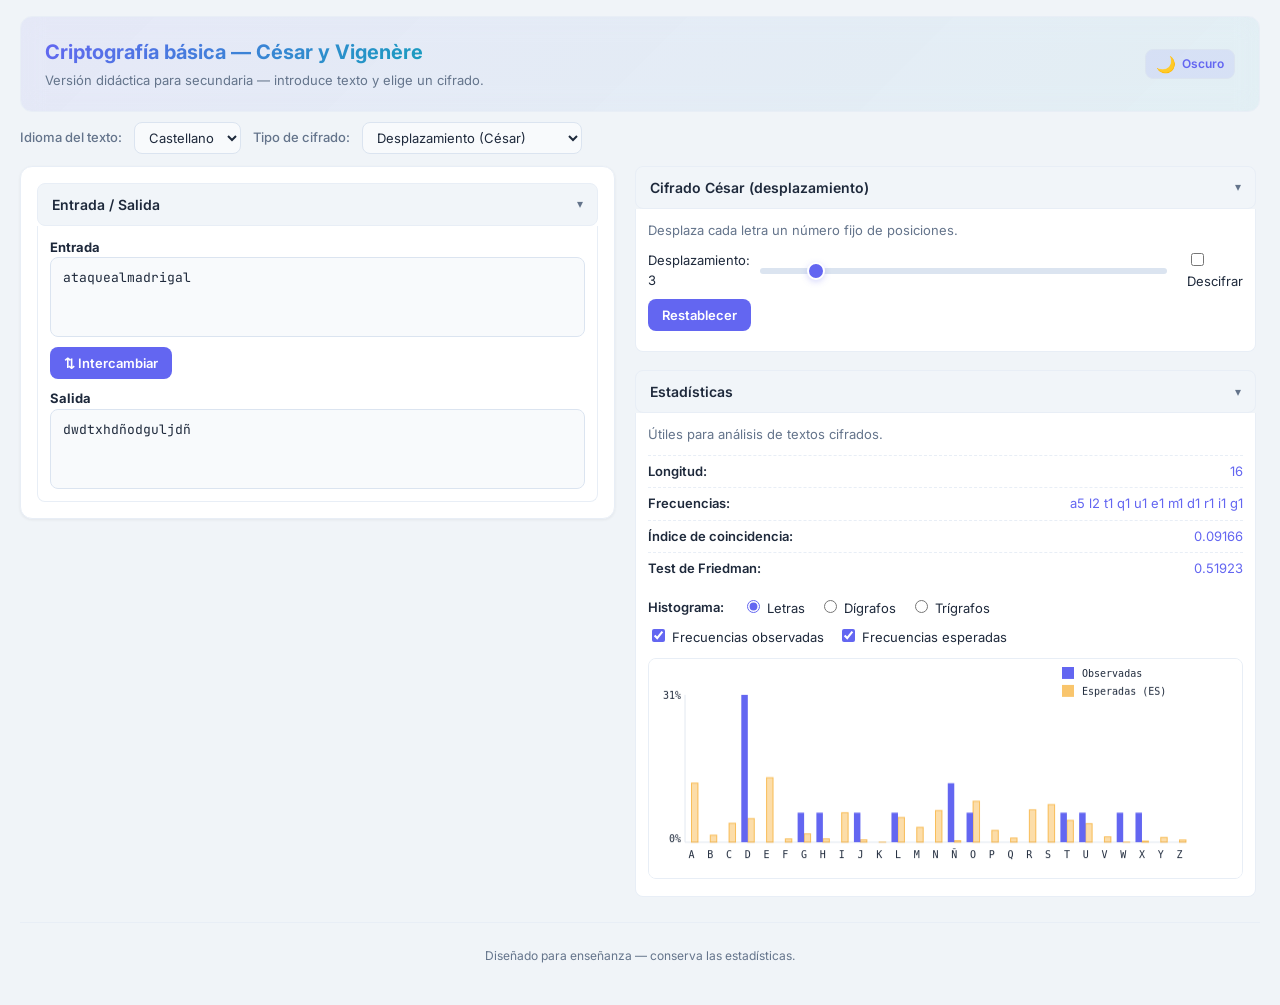
==== index.html @ 1eb8bb2b "Rename Cryptographer's Toolkit.html to index.html" ====
<!DOCTYPE html>
<html lang="es" data-theme="light">

<head>
  <meta charset="utf-8">
  <meta name="viewport" content="width=device-width, initial-scale=1.0">
  <title>Cryptographer's Toolkit</title>
  <meta name="description"
    content="Herramienta didáctica de criptografía: cifrado César, Vigenère y monoalfabético con análisis de frecuencias.">
  <link rel="preconnect" href="https://fonts.googleapis.com">
  <link rel="preconnect" href="https://fonts.gstatic.com" crossorigin>
  <link
    href="https://fonts.googleapis.com/css2?family=Inter:wght@400;500;600;700&family=JetBrains+Mono:wght@400;500&display=swap"
    rel="stylesheet">
  <link rel="stylesheet" type="text/css" href="./cryptographers_toolkit.css">
</head>

<body>

  <div class="container">
    <header class="header">
      <div>
        <h1>Criptografía básica — César y Vigenère</h1>
        <p class="subtitle">Versión didáctica para secundaria — introduce texto y elige un cifrado.</p>
      </div>
      <button id="theme_toggle" class="theme-toggle" title="Cambiar tema">
        <span id="theme_icon">🌙</span>
        <span class="theme-label" id="theme_label">Oscuro</span>
      </button>
    </header>

    <div id="context_help" class="context-help hidden" aria-live="polite"></div>

    <div class="header-controls">
      <label for="lang_select">Idioma del texto:</label>
      <select id="lang_select">
        <option value="es">Castellano</option>
        <option value="en">Inglés</option>
      </select>
      <label for="cipher_select">Tipo de cifrado:</label>
      <select id="cipher_select">
        <option value="caesar">Desplazamiento (César)</option>
        <option value="mono">Sustitución (Monoalfabético)</option>
        <option value="vigenere">Vigenère</option>
      </select>
    </div>

    <main class="main" id="main_area">
      <section class="io panel-wrap"
        data-help="Zona de texto. Arriba escribes el mensaje original (texto claro o cifrado) y abajo aparece el resultado tras aplicar la operación seleccionada. Usa '⇅ Intercambiar' para mover la salida a la entrada y encadenar operaciones."
        data-cipher="all">
        <div class="panel-header">
          <h2>Entrada / Salida</h2> <span class="chev">▾</span>
        </div>
        <div class="panel-content">
          <div class="io-section">
            <label for="input"><strong>Entrada</strong></label>
            <textarea id="input" placeholder="Escribe aquí el mensaje (solo letras)."></textarea>
          </div>
          <div class="io-buttons">
            <button id="swap_btn" title="Intercambiar entrada ↔ salida">⇅ Intercambiar</button>
          </div>
          <div class="io-section">
            <label for="output"><strong>Salida</strong></label>
            <textarea id="output" placeholder="Resultado" readonly></textarea>
            <div id="v_colored_output" class="colored-box hidden" aria-live="polite"></div>
          </div>
        </div>
      </section>

      <aside class="controls" id="right_panel">
        <div class="panel-wrap"
          data-help="Cifrado César: cada letra se sustituye por otra desplazada un número fijo de posiciones en el alfabeto. Por ejemplo, con desplazamiento 3, la A se convierte en D. Es uno de los cifrados más antiguos, usado por Julio César."
          data-cipher="caesar">
          <div class="panel-header">
            <h2>Cifrado César (desplazamiento)</h2> <span class="chev">▾</span>
          </div>
          <div class="panel-content panel">
            <p class="hint">Desplaza cada letra un número fijo de posiciones.</p>
            <div class="row">
              <label
                data-help="Número de posiciones que se desplaza cada letra en el alfabeto. Con 1, A→B; con 3, A→D. El rango va de 0 (sin cambio) a 25.">Desplazamiento:
                <span id="caesar_val">3</span></label>
              <input id="caesar_shift" type="range" min="0" max="25" value="3"
                oninput="document.getElementById('caesar_val').innerText=this.value">
              <label style="margin-left:10px;"
                data-help="Marca para invertir la operación: en vez de sumar el desplazamiento se resta, deshaciendo el cifrado."><input
                  type="checkbox" id="caesar_decrypt"> Descifrar</label>
            </div>
            <div class="row">
              <button
                onclick="document.getElementById('caesar_shift').value=3;document.getElementById('caesar_val').innerText=3">Restablecer</button>
            </div>
          </div>
        </div>

        <div class="panel-wrap"
          data-help="Cifrado monoalfabético: cada letra del alfabeto se sustituye por otra letra fija. A diferencia de César, la correspondencia es arbitraria (no un simple desplazamiento). Es más seguro que César pero vulnerable al análisis de frecuencias."
          data-cipher="mono">
          <div class="panel-header">
            <h2>Cifrado Monoalfabético (Sustitución)</h2> <span class="chev">▾</span>
          </div>
          <div class="panel-content panel">
            <p class="hint">Construye un mapeo letra→letra. Las posiciones no asignadas aparecerán como '*'.</p>
            <div id="mono_map" class="mono-grid"></div>
            <div class="mono-controls">
              <button id="mono_clear">Limpiar mapeo</button>
            </div>
          </div>
        </div>

        <div class="panel-wrap"
          data-help="Cifrado de Vigenère: usa una palabra clave para variar el desplazamiento letra a letra, creando un cifrado polialfabético. Más resistente que César porque cada letra se cifra con un desplazamiento diferente según la posición en la clave."
          data-cipher="vigenere">
          <div class="panel-header">
            <h2>Cifrado Vigenère</h2> <span class="chev">▾</span>
          </div>
          <div class="panel-content panel">
            <p class="hint">Usa una palabra clave para desplazar según cada letra.</p>
            <div class="row">
              <label for="v_keyword"
                data-help="La palabra clave determina el desplazamiento de cada letra. Por ejemplo, con clave 'ABC', la 1ª letra se desplaza 0, la 2ª 1, la 3ª 2, y se repite cíclicamente.">Palabra
                clave</label>
              <input id="v_keyword" type="text" placeholder="p.ej. clave">
            </div>
            <div class="row">
              <label><input type="radio" name="v_op" id="v_add" checked> Cifrar (sumar)</label>
              <label><input type="radio" name="v_op" id="v_subtract"> Descifrar (restar)</label>
            </div>
            <div class="row" style="margin-top: 8px; gap: 12px; flex-wrap: wrap;">
              <label
                data-help="Colorea cada letra del texto de salida según la letra de la palabra clave que la modificó. Muy útil para entender cómo funciona el cifrado de Vigenère.">
                <input type="checkbox" id="v_color_output"> Colorear texto según la clave
              </label>
              <label
                data-help="Agrupa las letras del texto de salida en bloques del tamaño de la palabra clave, haciendo evidentes los ciclos.">
                <input type="checkbox" id="v_group_output"> Agrupar texto en bloques
              </label>
            </div>
            <div id="v_key_legend" class="key-badge-container hidden"></div>
            <div class="row" style="margin-top: 8px;">
              <button
                onclick="document.getElementById('v_keyword').value=''; document.getElementById('v_keyword').dispatchEvent(new Event('input'))">Borrar
                clave</button>
            </div>
            <div class="row" style="margin-top: 12px;">
              <div style="font-weight:600; font-size: 13px;">Tabla de Vigenère</div>
            </div>
            <div id="vigenere_table_container" class="vigenere-table-container"></div>
          </div>
        </div>

        <div class="panel-wrap"
          data-help="El Análisis de Kasiski busca secuencias repetidas en el texto cifrado para estimar la longitud de la palabra clave de Vigenère. Se basa en que si una secuencia de letras se repite, es probable que se haya cifrado con el mismo fragmento de la clave."
          data-cipher="vigenere">
          <div class="panel-header">
            <h2>Análisis de Kasiski</h2> <span class="chev">▾</span>
          </div>
          <div class="panel-content panel">
            <p class="hint">Busca patrones repetidos para deducir la longitud de la clave.</p>
            <div class="row">
              <button id="kasiski_run_btn">Analizar texto</button>
            </div>
            <div id="kasiski_results" style="margin-top:10px; font-size:13px;">
              <div class="hint">Pulsa analizar para buscar repeticiones.</div>
            </div>
          </div>
        </div>

        <div class="panel-wrap"
          data-help="Análisis estadístico del texto: la longitud, las frecuencias de letras, el índice de coincidencia (IC) y el test de Friedman. El IC mide si las letras se distribuyen uniformemente (≈0.038) o siguen un patrón natural (≈0.065 en español). Friedman estima la longitud de la clave en cifrados polialfabéticos."
          data-cipher="all">
          <div class="panel-header">
            <h2>Estadísticas</h2> <span class="chev">▾</span>
          </div>
          <div class="panel-content panel stats">
            <p class="hint">Útiles para análisis de textos cifrados.</p>
            <div class="stat-row"
              data-help="Número total de caracteres válidos del alfabeto seleccionado en el texto de entrada. Los espacios y símbolos se ignoran.">
              <strong>Longitud:</strong>
              <div id="s_length" class="stat-val"></div>
            </div>
            <div class="stat-row"
              data-help="Cuenta cuántas veces aparece cada letra, ordenadas de más a menos frecuente. En castellano, la E y la A suelen ser las más comunes.">
              <strong>Frecuencias:</strong>
              <div id="s_freq" class="stat-val"></div>
            </div>
            <div class="stat-row"
              data-help="Índice de coincidencia (IC): probabilidad de que dos letras elegidas al azar del texto sean iguales. En texto natural español ≈0.065; en texto aleatorio ≈0.038. Valores altos sugieren cifrado monoalfabético; valores bajos sugieren polialfabético.">
              <strong>Índice de coincidencia:</strong>
              <div id="s_ic" class="stat-val"></div>
            </div>
            <div class="stat-row"
              data-help="Test de Friedman: estima la longitud probable de la clave en un cifrado polialfabético (como Vigenère) a partir del índice de coincidencia. Un valor cercano a 1 indica cifrado monoalfabético o César.">
              <strong>Test de Friedman:</strong>
              <div id="s_ft" class="stat-val"></div>
            </div>
            <div style="margin-top:12px;display:flex;gap:14px;align-items:center;">
              <span style="font-size:13px;font-weight:600;color:var(--text);margin-right:4px;">Histograma:</span>
              <label data-help="Muestra la frecuencia de letras sueltas (1-gramas)."><input type="radio"
                  name="hist_ngram" value="1" checked> Letras</label>
              <label
                data-help="Muestra la frecuencia de parejas de letras (dígrafos). Solo se muestran los más frecuentes para mantener la legibilidad."><input
                  type="radio" name="hist_ngram" value="2"> Dígrafos</label>
              <label
                data-help="Muestra la frecuencia de tríos de letras (trígrafos). Solo se muestran los más frecuentes."><input
                  type="radio" name="hist_ngram" value="3"> Trígrafos</label>
            </div>
            <div style="margin-top:8px;display:flex;gap:14px;align-items:center;">
              <label
                data-help="Muestra u oculta las barras del histograma que representan la frecuencia real en el texto de salida."><input
                  type="checkbox" id="show_observed" checked> Frecuencias observadas</label>
              <label
                data-help="Muestra u oculta las barras con la frecuencia teórica en el idioma seleccionado. Compararlas ayuda a identificar patrones."><input
                  type="checkbox" id="show_expected" checked> Frecuencias esperadas</label>
            </div>
            <div style="margin-top:10px;"><canvas id="freq_canvas" width="680" height="220"></canvas></div>
          </div>
        </div>

        <div class="panel lang-hint" id="lang_hint" data-cipher="all">
          <h2 id="lang_hint_title">Frecuencias</h2>
          <pre class="smallpre" id="lang_hint_pre">(pistas de frecuencias según el idioma seleccionado)</pre>
        </div>

        <div class="panel-wrap"
          data-help="Criptoanálisis automático: prueba todas las claves posibles y las ordena según la puntuación chi-cuadrado (χ²). Cuanto menor es la puntuación, más se parece la distribución de letras del texto descifrado a la del idioma seleccionado."
          data-cipher="all">
          <div class="panel-header">
            <h2>Romper cifrados</h2> <span class="chev">▾</span>
          </div>
          <div class="panel-content panel">
            <p class="hint">Selecciona el tipo de cifrado y pulsa <strong>Romper</strong>. Los candidatos aparecen
              abajo; usa <em>Aplicar</em> para ver el resultado.</p>
            <div class="row">
              <div style="font-weight:600">Romper tipo: <span id="break_note">(usa el selector 'Tipo de cifrado' en
                  la cabecera)</span></div>
            </div>
            <div class="row" style="margin-top:8px">
              <label
                data-help="En Vigenère se prueban claves de longitud 1 hasta este valor. Más largo = más candidatos pero más lento.">Longitud
                máxima (Vig.)</label>
              <input id="v_maxlen" type="number" min="1" max="24" value="6" style="width:64px;margin-left:6px">
              <button id="break_run_btn" style="margin-left:8px">Romper</button>
            </div>
            <div class="row" style="margin-top:8px;flex-direction:column;">
              <div style="font-weight:600;margin-bottom:6px;">Candidatos</div>
              <div id="break_candidates" class="candidates"></div>
            </div>
          </div>
        </div>
      </aside>
    </main>

    <footer class="footer">
      <p>Diseñado para enseñanza — conserva las estadísticas.</p>
    </footer>
    <script src="./crypto_engine.js"></script>
    <script src="./ui_core.js"></script>
    <script src="./ui_stats.js"></script>
    <script src="./ui_vigenere.js"></script>
    <script src="./ui_mono.js"></script>
    <script src="./ui_breaker.js"></script>
    <script src="./ui_main.js"></script>

</body>

</html>
---- cryptographers_toolkit.css ----
/* ═══════════════════════════════════════════════════════════════
   Cryptographer's Toolkit
   Dual theme (light / dark) via [data-theme] on <html>
   ═══════════════════════════════════════════════════════════════ */

/* ── Google Fonts (loaded in HTML, fallback here) ────────────── */
@import url('https://fonts.googleapis.com/css2?family=Inter:wght@400;500;600;700&family=JetBrains+Mono:wght@400;500&display=swap');

/* ── Light theme (default) ───────────────────────────────────── */
:root,
[data-theme="light"] {
  --bg: #f0f4f8;
  --bg-subtle: #e8edf4;
  --card: #ffffff;
  --card-hover: #f8fafc;
  --border: #dbe4f0;
  --border-light: #e8eef6;
  --text: #1e293b;
  --text-secondary: #475569;
  --muted: #64748b;
  --accent: #6366f1;
  --accent-hover: #818cf8;
  --accent-soft: rgba(99, 102, 241, 0.10);
  --accent-glow: rgba(99, 102, 241, 0.25);
  --teal: #0ea5b7;
  --teal-hover: #14b8c8;
  --header-bg: linear-gradient(135deg, rgba(99, 102, 241, 0.08), rgba(14, 165, 183, 0.06));
  --panel-header-bg: #f1f5f9;
  --input-bg: #f8fafc;
  --shadow-sm: 0 1px 3px rgba(15, 23, 42, 0.06);
  --shadow-md: 0 4px 16px rgba(15, 23, 42, 0.08);
  --shadow-lg: 0 8px 32px rgba(15, 23, 42, 0.12);
  --tooltip-bg: rgba(15, 23, 42, 0.92);
  --tooltip-text: #ffffff;
  --glass-bg: rgba(255, 255, 255, 0.7);
  --glass-blur: 12px;
  --scrollbar-track: #f1f5f9;
  --scrollbar-thumb: #cbd5e1;
  --canvas-bg: #ffffff;
  --canvas-grid: #e2e8f0;
  --bar-observed: #6366f1;
  --bar-expected: rgba(245, 158, 11, 0.35);
  --bar-expected-stroke: rgba(245, 158, 11, 0.6);
  --mono-item-bg: #f8fafc;
  --candidate-bg: #f8fafc;
  --radius: 12px;
  --radius-sm: 8px;
  --transition: 0.2s cubic-bezier(0.4, 0, 0.2, 1);
}

/* ── Dark theme ──────────────────────────────────────────────── */
[data-theme="dark"] {
  --bg: #0f1117;
  --bg-subtle: #161922;
  --card: #1a1d27;
  --card-hover: #21242f;
  --border: #2a2e3a;
  --border-light: #232733;
  --text: #e2e8f0;
  --text-secondary: #94a3b8;
  --muted: #64748b;
  --accent: #818cf8;
  --accent-hover: #a5b4fc;
  --accent-soft: rgba(129, 140, 248, 0.12);
  --accent-glow: rgba(129, 140, 248, 0.30);
  --teal: #2dd4bf;
  --teal-hover: #5eead4;
  --header-bg: linear-gradient(135deg, rgba(129, 140, 248, 0.08), rgba(45, 212, 191, 0.06));
  --panel-header-bg: #1e2130;
  --input-bg: #161922;
  --shadow-sm: 0 1px 3px rgba(0, 0, 0, 0.3);
  --shadow-md: 0 4px 16px rgba(0, 0, 0, 0.4);
  --shadow-lg: 0 8px 32px rgba(0, 0, 0, 0.5);
  --tooltip-bg: rgba(30, 33, 48, 0.95);
  --tooltip-text: #e2e8f0;
  --glass-bg: rgba(26, 29, 39, 0.8);
  --glass-blur: 16px;
  --scrollbar-track: #161922;
  --scrollbar-thumb: #2a2e3a;
  --canvas-bg: #1a1d27;
  --canvas-grid: #2a2e3a;
  --bar-observed: #818cf8;
  --bar-expected: rgba(251, 191, 36, 0.30);
  --bar-expected-stroke: rgba(251, 191, 36, 0.55);
  --mono-item-bg: #1e2130;
  --candidate-bg: #1e2130;
  --radius: 12px;
  --radius-sm: 8px;
  --transition: 0.2s cubic-bezier(0.4, 0, 0.2, 1);
}

/* ── Reset & base ────────────────────────────────────────────── */
*,
*::before,
*::after {
  box-sizing: border-box;
}

html,
body {
  height: 100%;
  margin: 0;
  font-family: 'Inter', -apple-system, BlinkMacSystemFont, 'Segoe UI', sans-serif;
  font-size: 14px;
  line-height: 1.5;
  background: var(--bg);
  color: var(--text);
  transition: background var(--transition), color var(--transition);
  -webkit-font-smoothing: antialiased;
}

/* ── Custom scrollbar ────────────────────────────────────────── */
::-webkit-scrollbar {
  width: 6px;
  height: 6px;
}

::-webkit-scrollbar-track {
  background: var(--scrollbar-track);
}

::-webkit-scrollbar-thumb {
  background: var(--scrollbar-thumb);
  border-radius: 3px;
}

::-webkit-scrollbar-thumb:hover {
  background: var(--muted);
}

/* ── Container ───────────────────────────────────────────────── */
.container {
  width: 100%;
  max-width: 100%;
  margin: 0;
  padding: 16px 20px;
  min-height: 100vh;
}

/* ── Header ──────────────────────────────────────────────────── */
.header {
  background: var(--header-bg);
  backdrop-filter: blur(var(--glass-blur));
  -webkit-backdrop-filter: blur(var(--glass-blur));
  padding: 20px 24px;
  border-radius: var(--radius);
  border: 1px solid var(--border-light);
  display: flex;
  align-items: center;
  justify-content: space-between;
  gap: 16px;
}

.header h1 {
  margin: 0;
  font-size: 20px;
  font-weight: 700;
  background: linear-gradient(135deg, var(--accent), var(--teal));
  -webkit-background-clip: text;
  -webkit-text-fill-color: transparent;
  background-clip: text;
}

.subtitle {
  margin: 4px 0 0;
  color: var(--muted);
  font-size: 13px;
}

/* ── Header controls bar ─────────────────────────────────────── */
.header-controls {
  display: flex;
  gap: 12px;
  align-items: center;
  margin-top: 10px;
  flex-wrap: wrap;
}

.header-controls label {
  font-size: 13px;
  color: var(--muted);
  font-weight: 500;
}

/* ── Theme toggle ────────────────────────────────────────────── */
.theme-toggle {
  background: var(--accent-soft);
  border: 1px solid var(--border);
  color: var(--accent);
  padding: 6px 10px;
  border-radius: var(--radius-sm);
  cursor: pointer;
  font-size: 16px;
  line-height: 1;
  transition: all var(--transition);
  display: flex;
  align-items: center;
  gap: 6px;
  margin-left: auto;
}

.theme-toggle:hover {
  background: var(--accent-glow);
  border-color: var(--accent);
  transform: scale(1.05);
}

.theme-toggle .theme-label {
  font-size: 12px;
  font-weight: 600;
}

/* ── Main layout ─────────────────────────────────────────────── */
.main {
  display: flex;
  gap: 16px;
  margin-top: 12px;
  flex-wrap: nowrap;
  align-items: stretch;
  height: calc(100vh - 160px);
}

/* ── I/O column (left, sticky) ───────────────────────────────── */
.io {
  flex: 0 0 48%;
  max-width: 48%;
  background: var(--card);
  padding: 16px;
  border-radius: var(--radius);
  border: 1px solid var(--border-light);
  box-shadow: var(--shadow-sm);
  position: sticky;
  top: 16px;
  display: flex;
  flex-direction: column;
  align-self: flex-start;
  z-index: 5;
  max-height: calc(100vh - 36px);
  overflow-y: auto;
  transition: background var(--transition), border-color var(--transition), box-shadow var(--transition);
}

/* ── Controls column (right, scroll) ─────────────────────────── */
.controls,
#right_panel {
  flex: 1 1 52%;
  max-width: 52%;
  min-width: 320px;
  display: flex;
  flex-direction: column;
  gap: 10px;
  overflow-y: auto;
  overflow-x: hidden;
  padding-left: 4px;
  padding-right: 4px;
}

/* ── Panels ──────────────────────────────────────────────────── */
.panel {
  background: var(--card);
  padding: 14px;
  border-radius: var(--radius);
  border: 1px solid var(--border-light);
  transition: background var(--transition), border-color var(--transition);
}

.panel h2 {
  margin: 0 0 8px;
  font-size: 15px;
  font-weight: 600;
}

.panel-wrap {
  border-radius: var(--radius);
  overflow: visible;
  display: flex;
  flex-direction: column;
  margin-bottom: 8px;
  transition: all var(--transition);
}

.panel-header {
  display: flex;
  justify-content: space-between;
  align-items: center;
  padding: 10px 14px;
  background: var(--panel-header-bg);
  border-radius: var(--radius-sm);
  cursor: pointer;
  border: 1px solid var(--border-light);
  position: relative;
  z-index: 3;
  transition: all var(--transition);
  user-select: none;
}

.panel-header:hover {
  background: var(--accent-soft);
  border-color: var(--accent);
}

.panel-header h2 {
  margin: 0;
  font-size: 14px;
  font-weight: 600;
  color: var(--text);
}

.panel-header .chev {
  font-size: 12px;
  color: var(--muted);
  transition: transform 0.3s ease;
}

.panel-wrap.collapsed .chev {
  transform: rotate(-90deg);
}

.panel-content {
  padding: 12px;
  border: 1px solid var(--border-light);
  border-top: none;
  border-radius: 0 0 var(--radius-sm) var(--radius-sm);
  overflow: auto;
  animation: slideDown 0.2s ease-out;
  transition: background var(--transition);
}

@keyframes slideDown {
  from {
    opacity: 0;
    transform: translateY(-4px);
  }

  to {
    opacity: 1;
    transform: translateY(0);
  }
}

.panel-wrap.collapsed .panel-content {
  display: none;
}

/* ── I/O textareas ───────────────────────────────────────────── */
.panel-content .io-section {
  display: flex;
  flex-direction: column;
}

.panel-content .io-section textarea {
  width: 100%;
}

/* ── Form elements ───────────────────────────────────────────── */
textarea {
  width: 100%;
  border-radius: var(--radius-sm);
  border: 1px solid var(--border);
  padding: 10px 12px;
  font-size: 13px;
  font-family: 'JetBrains Mono', 'Consolas', monospace;
  resize: none;
  overflow: hidden;
  min-height: 80px;
  background: var(--input-bg);
  color: var(--text);
  transition: all var(--transition);
  line-height: 1.6;
}

textarea:focus {
  outline: none;
  border-color: var(--accent);
  box-shadow: 0 0 0 3px var(--accent-soft);
}

input[type="text"],
input[type="number"] {
  padding: 7px 10px;
  border-radius: var(--radius-sm);
  border: 1px solid var(--border);
  background: var(--input-bg);
  color: var(--text);
  font-size: 13px;
  font-family: 'Inter', sans-serif;
  transition: all var(--transition);
}

input[type="text"]:focus,
input[type="number"]:focus {
  outline: none;
  border-color: var(--accent);
  box-shadow: 0 0 0 3px var(--accent-soft);
}

input[readonly] {
  background: var(--bg-subtle);
  color: var(--text-secondary);
  cursor: default;
  border-color: var(--border-light);
}

/* ── Colored Output (Vigenère) ───────────────────────────────── */
.colored-box {
  width: 100%;
  border-radius: var(--radius-sm);
  border: 1px solid var(--border);
  padding: 10px 12px;
  font-size: 13px;
  font-family: 'JetBrains Mono', 'Consolas', monospace;
  min-height: 80px;
  background: var(--input-bg);
  color: var(--text);
  line-height: 1.6;
  white-space: pre-wrap;
  word-wrap: break-word;
  overflow-y: hidden;
  margin-top: 10px;
}

.colored-box.hidden {
  display: none;
}

.colored-box span.vig-colored {
  border-radius: 3px;
  padding: 1px 0;
  color: #fff;
  text-shadow: 0 1px 2px rgba(0, 0, 0, 0.5);
}

.colored-box span.vig-group-end {
  margin-right: 6px;
}

/* ── Colored Legend Badges ───────────────────────────────────── */
.key-badge-container {
  display: flex;
  flex-wrap: wrap;
  gap: 6px;
  margin-top: 8px;
  margin-bottom: 8px;
}

.key-badge {
  display: inline-flex;
  align-items: center;
  justify-content: center;
  padding: 4px 8px;
  border-radius: var(--radius-sm);
  font-size: 12px;
  font-weight: 600;
  color: #fff;
  min-width: 24px;
  text-shadow: 0 1px 2px rgba(0, 0, 0, 0.4);
  font-family: 'JetBrains Mono', monospace;
}

/* ── Custom range slider ─────────────────────────────────────── */
input[type="range"] {
  -webkit-appearance: none;
  appearance: none;
  width: 100%;
  height: 6px;
  border-radius: 3px;
  background: var(--border);
  outline: none;
  cursor: pointer;
  transition: background var(--transition);
  border: none;
  padding: 0;
}

input[type="range"]::-webkit-slider-thumb {
  -webkit-appearance: none;
  appearance: none;
  width: 18px;
  height: 18px;
  border-radius: 50%;
  background: var(--accent);
  border: 2px solid var(--card);
  box-shadow: 0 2px 6px var(--accent-glow);
  cursor: pointer;
  transition: all var(--transition);
}

input[type="range"]::-webkit-slider-thumb:hover {
  transform: scale(1.15);
  box-shadow: 0 2px 12px var(--accent-glow);
}

input[type="range"]::-moz-range-thumb {
  width: 18px;
  height: 18px;
  border-radius: 50%;
  background: var(--accent);
  border: 2px solid var(--card);
  box-shadow: 0 2px 6px var(--accent-glow);
  cursor: pointer;
}

/* ── Select ──────────────────────────────────────────────────── */
select {
  padding: 6px 10px;
  border-radius: var(--radius-sm);
  border: 1px solid var(--border);
  background: var(--input-bg);
  color: var(--text);
  font-size: 13px;
  font-family: 'Inter', sans-serif;
  cursor: pointer;
  transition: all var(--transition);
}

select:focus {
  outline: none;
  border-color: var(--accent);
  box-shadow: 0 0 0 3px var(--accent-soft);
}

/* ── Buttons ─────────────────────────────────────────────────── */
button {
  background: var(--accent);
  color: #fff;
  padding: 8px 14px;
  border-radius: var(--radius-sm);
  border: none;
  cursor: pointer;
  font-size: 13px;
  font-weight: 600;
  font-family: 'Inter', sans-serif;
  transition: all var(--transition);
  position: relative;
  overflow: hidden;
}

button:hover {
  background: var(--accent-hover);
  transform: translateY(-1px);
  box-shadow: 0 4px 12px var(--accent-glow);
}

button:active {
  transform: translateY(0);
}

button[disabled] {
  opacity: 0.5;
  cursor: not-allowed;
  transform: none;
  box-shadow: none;
}

/* ── Checkbox & radio ────────────────────────────────────────── */
input[type="checkbox"],
input[type="radio"] {
  accent-color: var(--accent);
  cursor: pointer;
}

/* ── Labels ──────────────────────────────────────────────────── */
label {
  color: var(--text);
  font-size: 13px;
  cursor: pointer;
}

/* ── Layout helpers ──────────────────────────────────────────── */
.hint {
  margin: 0 0 10px;
  color: var(--muted);
  font-size: 13px;
  line-height: 1.5;
}

.row {
  display: flex;
  gap: 8px;
  align-items: center;
  margin-bottom: 8px;
}

/* ── Statistics ──────────────────────────────────────────────── */
.stat-row {
  display: flex;
  justify-content: space-between;
  align-items: flex-start;
  padding: 6px 0;
  border-top: 1px dashed var(--border-light);
  gap: 12px;
}

.stat-row strong {
  color: var(--text);
  font-weight: 600;
  font-size: 13px;
  white-space: nowrap;
}

.stat-row input[readonly],
.stat-row .stat-val {
  text-align: right;
  border: none;
  background: transparent;
  width: 100%;
  color: var(--accent);
  font-family: inherit;
  font-size: 13px;
  word-wrap: break-word;
  word-break: break-all;
}

/* ── Frequency canvas ────────────────────────────────────────── */
#freq_canvas {
  width: 100%;
  height: auto;
  border-radius: var(--radius-sm);
  border: 1px solid var(--border-light);
  background: var(--canvas-bg);
  transition: background var(--transition), border-color var(--transition);
}

/* ── Tooltip ─────────────────────────────────────────────────── */
.freq-tooltip {
  position: fixed;
  display: none;
  pointer-events: none;
  padding: 8px 12px;
  background: var(--tooltip-bg);
  backdrop-filter: blur(8px);
  -webkit-backdrop-filter: blur(8px);
  color: var(--tooltip-text);
  border-radius: var(--radius-sm);
  font-size: 13px;
  font-family: 'JetBrains Mono', monospace;
  box-shadow: var(--shadow-lg);
  z-index: 9999;
  border: 1px solid var(--border);
}

/* ── Context help ────────────────────────────────────────────── */
.context-help {
  position: fixed;
  display: flex;
  align-items: center;
  pointer-events: none;
  padding: 10px 14px;
  background: var(--tooltip-bg);
  backdrop-filter: blur(12px);
  -webkit-backdrop-filter: blur(12px);
  color: var(--tooltip-text);
  border-radius: var(--radius);
  font-size: 13px;
  z-index: 99999;
  max-width: 360px;
  box-shadow: var(--shadow-lg);
  border: 1px solid var(--border);
  line-height: 1.5;
}

.context-help.hidden {
  display: none;
}

/* ── Candidates (breaking) ───────────────────────────────────── */
.candidates {
  display: flex;
  flex-direction: column;
  gap: 8px;
}

.candidate-item {
  background: var(--candidate-bg);
  border: 1px solid var(--border-light);
  padding: 10px;
  border-radius: var(--radius-sm);
  display: flex;
  flex-direction: column;
  transition: all var(--transition);
}

.candidate-item:hover {
  border-color: var(--accent);
  box-shadow: 0 0 0 1px var(--accent-soft);
}

.candidate-meta {
  font-weight: 600;
  color: var(--muted);
  font-size: 12px;
  margin-bottom: 6px;
  font-family: 'JetBrains Mono', monospace;
}

.candidate-plain {
  font-family: 'JetBrains Mono', monospace;
  background: var(--bg-subtle);
  padding: 10px;
  border-radius: var(--radius-sm);
  border: 1px solid var(--border-light);
  white-space: pre-wrap;
  word-break: break-word;
  max-height: 120px;
  overflow: auto;
  font-size: 13px;
  color: var(--text);
}

.candidate-actions {
  display: flex;
  gap: 8px;
  margin-top: 8px;
}

.candidate-btn {
  background: var(--teal);
  padding: 6px 12px;
  border-radius: var(--radius-sm);
  border: none;
  color: #fff;
  cursor: pointer;
  font-size: 12px;
  font-weight: 600;
  transition: all var(--transition);
}

.candidate-btn:hover {
  background: var(--teal-hover);
  transform: translateY(-1px);
  box-shadow: 0 3px 8px rgba(14, 165, 183, 0.3);
}

/* ── Monoalphabetic grid ─────────────────────────────────────── */
.mono-grid {
  display: grid;
  grid-template-columns: repeat(auto-fill, minmax(70px, 1fr));
  gap: 6px;
}

.mono-item {
  background: var(--mono-item-bg);
  border: 1px solid var(--border-light);
  padding: 8px;
  border-radius: var(--radius-sm);
  display: flex;
  flex-direction: column;
  align-items: center;
  transition: all var(--transition);
}

.mono-item:hover {
  border-color: var(--accent);
  background: var(--accent-soft);
}

.mono-source {
  font-weight: 700;
  font-size: 15px;
  margin-bottom: 4px;
  color: var(--accent);
}

.mono-current {
  font-weight: 700;
  padding: 4px 8px;
  border-radius: 6px;
  background: var(--accent-soft);
  border: 1px solid var(--border);
  min-width: 32px;
  text-align: center;
  margin-bottom: 4px;
  font-family: 'JetBrains Mono', monospace;
  font-size: 14px;
  color: var(--text);
  transition: all var(--transition);
}

.mono-select {
  width: 100%;
  padding: 4px;
  border-radius: 6px;
  border: 1px solid var(--border);
  background: var(--input-bg);
  color: var(--text);
  font-size: 12px;
  transition: all var(--transition);
}

.mono-stat {
  font-size: 11px;
  color: var(--muted);
  margin-top: 4px;
  font-family: 'JetBrains Mono', monospace;
}

.mono-controls {
  display: flex;
  gap: 8px;
  margin-top: 10px;
}

/* ── Language hint panel ─────────────────────────────────────── */
.lang-hint {
  background: var(--card);
  padding: 14px;
  border-radius: var(--radius);
  border: 1px solid var(--border-light);
  transition: all var(--transition);
}

.lang-hint h2 {
  margin: 0 0 6px;
  font-size: 14px;
  font-weight: 600;
  color: var(--accent);
}

.smallpre {
  font-size: 12px;
  font-family: 'JetBrains Mono', monospace;
  color: var(--muted);
  margin: 6px 0 0;
  line-height: 1.6;
  white-space: pre-wrap;
}

/* ── Footer ──────────────────────────────────────────────────── */
.footer {
  margin-top: 16px;
  padding: 12px 0;
  color: var(--muted);
  font-size: 12px;
  text-align: center;
  border-top: 1px solid var(--border-light);
}

/* ── I/O buttons row ─────────────────────────────────────────── */
.io-buttons {
  display: flex;
  gap: 8px;
  margin: 10px 0;
}

/* ── Responsive ──────────────────────────────────────────────── */
@media (max-width: 768px) {
  .container {
    padding: 10px;
  }

  .header {
    flex-direction: column;
    align-items: flex-start;
    padding: 14px 16px;
  }

  .header h1 {
    font-size: 18px;
  }

  .header-controls {
    flex-wrap: wrap;
    gap: 8px;
  }

  .main {
    flex-direction: column;
    height: auto;
  }

  .io {
    flex: 1 1 100%;
    max-width: 100%;
    position: static;
    max-height: none;
  }

  .controls,
  #right_panel {
    flex: 1 1 100%;
    max-width: 100%;
    min-width: 0;
    overflow: visible;
    padding-left: 0;
  }

  .mono-grid {
    grid-template-columns: repeat(auto-fill, minmax(60px, 1fr));
  }
}

/* ── Animations ──────────────────────────────────────────────── */
@keyframes fadeIn {
  from {
    opacity: 0;
  }

  to {
    opacity: 1;
  }
}

.panel-wrap {
  animation: fadeIn 0.3s ease-out;
}

/* ── Focus-visible for accessibility ─────────────────────────── */
:focus-visible {
  outline: 2px solid var(--accent);
  outline-offset: 2px;
}

/* ── Vigenère Table ──────────────────────────────────────────── */
.vigenere-table-container {
  overflow-x: auto;
  border: 1px solid var(--border-light);
  border-radius: var(--radius-sm);
  background: var(--input-bg);
  margin-top: 8px;
}

.vig-table {
  border-collapse: collapse;
  width: auto;
  min-width: 100%;
  font-family: 'JetBrains Mono', monospace;
  font-size: 11px;
}

.vig-table th,
.vig-table td {
  border: 1px solid var(--border-light);
  padding: 4px;
  text-align: center;
  transition: background var(--transition), color var(--transition);
  color: var(--text);
  min-width: 20px;
}

.vig-table th {
  background: var(--panel-header-bg);
  font-weight: 700;
  color: var(--text-secondary);
}

.vig-table .corner-cell {
  background: var(--bg-subtle);
  border-bottom: 2px solid var(--accent);
  border-right: 2px solid var(--accent);
}

.vig-table th.header-col {
  border-right: 2px solid var(--accent);
  color: var(--teal);
}

.vig-table th.header-row {
  border-bottom: 2px solid var(--accent);
  color: var(--accent);
}

.vig-table td {
  cursor: crosshair;
}

.vig-table th.active-hdr {
  background: var(--accent);
  color: white;
}

.vig-table td.active-cell {
  background: var(--accent);
  color: white;
  font-weight: 700;
  transform: scale(1.1);
  box-shadow: 0 0 8px var(--accent-glow);
  position: relative;
  z-index: 10;
  border-radius: 2px;
}

.vig-table td.active-cross {
  background: var(--accent-soft);
}
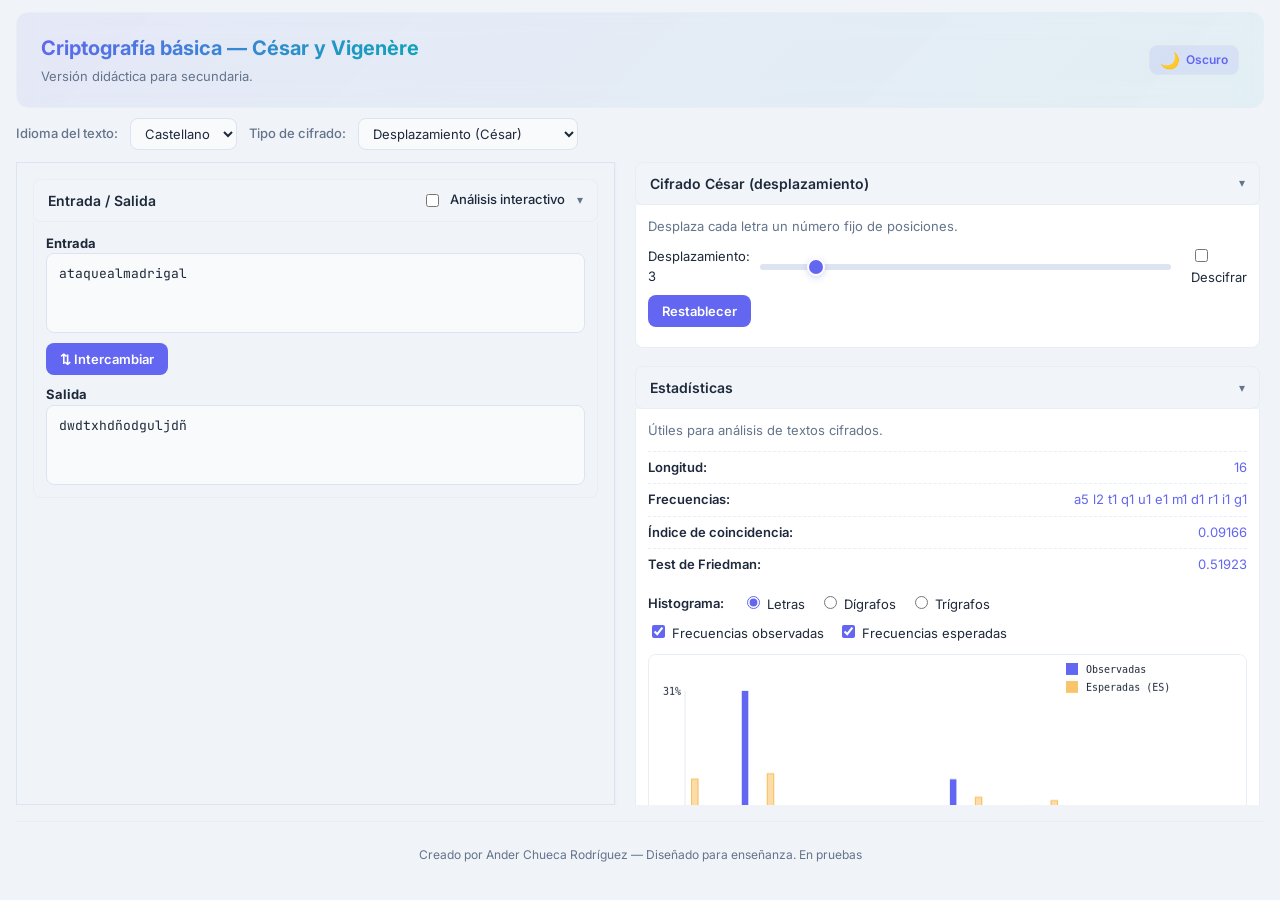
==== commit 3e541acd: "feat: Preserve character case and non-alphabet characters in cryptographic operations, and improve V" ====
--- a/index.html
+++ b/index.html
@@ -21,7 +21,7 @@
     <header class="header">
       <div>
         <h1>Criptografía básica — César y Vigenère</h1>
-        <p class="subtitle">Versión didáctica para secundaria — introduce texto y elige un cifrado.</p>
+        <p class="subtitle">Versión didáctica para secundaria.</p>
       </div>
       <button id="theme_toggle" class="theme-toggle" title="Cambiar tema">
         <span id="theme_icon">🌙</span>
@@ -46,24 +46,35 @@
     </div>
 
     <main class="main" id="main_area">
-      <section class="io panel-wrap"
+      <section class="io static-panel"
         data-help="Zona de texto. Arriba escribes el mensaje original (texto claro o cifrado) y abajo aparece el resultado tras aplicar la operación seleccionada. Usa '⇅ Intercambiar' para mover la salida a la entrada y encadenar operaciones."
         data-cipher="all">
-        <div class="panel-header">
-          <h2>Entrada / Salida</h2> <span class="chev">▾</span>
+        <div class="panel-header no-collapse">
+          <h2>Entrada / Salida</h2>
+          <div class="interactive-control" data-help="Activa el modo de análisis interactivo para comparar letra a letra y realizar sustituciones directas.">
+            <input type="checkbox" id="interactive_toggle">
+            <label for="interactive_toggle">Análisis interactivo</label>
+          </div>
+          <span class="chev">▾</span>
         </div>
         <div class="panel-content">
-          <div class="io-section">
-            <label for="input"><strong>Entrada</strong></label>
-            <textarea id="input" placeholder="Escribe aquí el mensaje (solo letras)."></textarea>
-          </div>
-          <div class="io-buttons">
-            <button id="swap_btn" title="Intercambiar entrada ↔ salida">⇅ Intercambiar</button>
-          </div>
-          <div class="io-section">
-            <label for="output"><strong>Salida</strong></label>
-            <textarea id="output" placeholder="Resultado" readonly></textarea>
-            <div id="v_colored_output" class="colored-box hidden" aria-live="polite"></div>
+          <div id="standard_io">
+            <div class="io-section">
+              <label for="input"><strong>Entrada</strong></label>
+              <textarea id="input" placeholder="Escribe aquí el mensaje (solo letras)."></textarea>
+            </div>
+            <div class="io-buttons">
+              <button id="swap_btn" title="Intercambiar entrada ↔ salida">⇅ Intercambiar</button>
+            </div>
+            <div class="io-section">
+              <label for="output"><strong>Salida</strong></label>
+              <textarea id="output" placeholder="Resultado" readonly></textarea>
+              <div id="v_colored_output" class="colored-box hidden" aria-live="polite"></div>
+            </div>
+          </div>
+          <div id="interactive_view" class="interactive-view hidden">
+            <p class="hint">Haz clic en una letra de la línea inferior (procesada) para establecer su sustitución.</p>
+            <div id="interactive_container" class="interactive-container"></div>
           </div>
         </div>
       </section>
@@ -88,8 +99,7 @@
                   type="checkbox" id="caesar_decrypt"> Descifrar</label>
             </div>
             <div class="row">
-              <button
-                onclick="document.getElementById('caesar_shift').value=3;document.getElementById('caesar_val').innerText=3">Restablecer</button>
+              <button onclick="resetCaesar()">Restablecer</button>
             </div>
           </div>
         </div>
@@ -121,7 +131,9 @@
               <label for="v_keyword"
                 data-help="La palabra clave determina el desplazamiento de cada letra. Por ejemplo, con clave 'ABC', la 1ª letra se desplaza 0, la 2ª 1, la 3ª 2, y se repite cíclicamente.">Palabra
                 clave</label>
-              <input id="v_keyword" type="text" placeholder="p.ej. clave">
+              <input id="v_keyword" type="text" placeholder="p.ej. clave" style="flex: 1;">
+              <label for="v_key_size" style="margin-left: 10px;" data-help="Fija la longitud de la palabra clave. Útil para análisis interactivo.">Longitud:</label>
+              <input id="v_key_size" type="number" min="1" max="50" value="5" style="width: 60px;">
             </div>
             <div class="row">
               <label><input type="radio" name="v_op" id="v_add" checked> Cifrar (sumar)</label>
@@ -139,9 +151,7 @@
             </div>
             <div id="v_key_legend" class="key-badge-container hidden"></div>
             <div class="row" style="margin-top: 8px;">
-              <button
-                onclick="document.getElementById('v_keyword').value=''; document.getElementById('v_keyword').dispatchEvent(new Event('input'))">Borrar
-                clave</button>
+              <button onclick="resetVigenere()">Borrar clave</button>
             </div>
             <div class="row" style="margin-top: 12px;">
               <div style="font-weight:600; font-size: 13px;">Tabla de Vigenère</div>
@@ -253,7 +263,7 @@
     </main>
 
     <footer class="footer">
-      <p>Diseñado para enseñanza — conserva las estadísticas.</p>
+      <p>Creado por Ander Chueca Rodríguez — Diseñado para enseñanza. En pruebas</p>
     </footer>
     <script src="./crypto_engine.js"></script>
     <script src="./ui_core.js"></script>
@@ -261,6 +271,7 @@
     <script src="./ui_vigenere.js"></script>
     <script src="./ui_mono.js"></script>
     <script src="./ui_breaker.js"></script>
+    <script src="./ui_interactive.js"></script>
     <script src="./ui_main.js"></script>
 
 </body>
--- a/cryptographers_toolkit.css
+++ b/cryptographers_toolkit.css
@@ -1,984 +1,1108 @@
-/* ═══════════════════════════════════════════════════════════════
-   Cryptographer's Toolkit
-   Dual theme (light / dark) via [data-theme] on <html>
-   ═══════════════════════════════════════════════════════════════ */
-
-/* ── Google Fonts (loaded in HTML, fallback here) ────────────── */
-@import url('https://fonts.googleapis.com/css2?family=Inter:wght@400;500;600;700&family=JetBrains+Mono:wght@400;500&display=swap');
-
-/* ── Light theme (default) ───────────────────────────────────── */
-:root,
-[data-theme="light"] {
-  --bg: #f0f4f8;
-  --bg-subtle: #e8edf4;
-  --card: #ffffff;
-  --card-hover: #f8fafc;
-  --border: #dbe4f0;
-  --border-light: #e8eef6;
-  --text: #1e293b;
-  --text-secondary: #475569;
-  --muted: #64748b;
-  --accent: #6366f1;
-  --accent-hover: #818cf8;
-  --accent-soft: rgba(99, 102, 241, 0.10);
-  --accent-glow: rgba(99, 102, 241, 0.25);
-  --teal: #0ea5b7;
-  --teal-hover: #14b8c8;
-  --header-bg: linear-gradient(135deg, rgba(99, 102, 241, 0.08), rgba(14, 165, 183, 0.06));
-  --panel-header-bg: #f1f5f9;
-  --input-bg: #f8fafc;
-  --shadow-sm: 0 1px 3px rgba(15, 23, 42, 0.06);
-  --shadow-md: 0 4px 16px rgba(15, 23, 42, 0.08);
-  --shadow-lg: 0 8px 32px rgba(15, 23, 42, 0.12);
-  --tooltip-bg: rgba(15, 23, 42, 0.92);
-  --tooltip-text: #ffffff;
-  --glass-bg: rgba(255, 255, 255, 0.7);
-  --glass-blur: 12px;
-  --scrollbar-track: #f1f5f9;
-  --scrollbar-thumb: #cbd5e1;
-  --canvas-bg: #ffffff;
-  --canvas-grid: #e2e8f0;
-  --bar-observed: #6366f1;
-  --bar-expected: rgba(245, 158, 11, 0.35);
-  --bar-expected-stroke: rgba(245, 158, 11, 0.6);
-  --mono-item-bg: #f8fafc;
-  --candidate-bg: #f8fafc;
-  --radius: 12px;
-  --radius-sm: 8px;
-  --transition: 0.2s cubic-bezier(0.4, 0, 0.2, 1);
-}
-
-/* ── Dark theme ──────────────────────────────────────────────── */
-[data-theme="dark"] {
-  --bg: #0f1117;
-  --bg-subtle: #161922;
-  --card: #1a1d27;
-  --card-hover: #21242f;
-  --border: #2a2e3a;
-  --border-light: #232733;
-  --text: #e2e8f0;
-  --text-secondary: #94a3b8;
-  --muted: #64748b;
-  --accent: #818cf8;
-  --accent-hover: #a5b4fc;
-  --accent-soft: rgba(129, 140, 248, 0.12);
-  --accent-glow: rgba(129, 140, 248, 0.30);
-  --teal: #2dd4bf;
-  --teal-hover: #5eead4;
-  --header-bg: linear-gradient(135deg, rgba(129, 140, 248, 0.08), rgba(45, 212, 191, 0.06));
-  --panel-header-bg: #1e2130;
-  --input-bg: #161922;
-  --shadow-sm: 0 1px 3px rgba(0, 0, 0, 0.3);
-  --shadow-md: 0 4px 16px rgba(0, 0, 0, 0.4);
-  --shadow-lg: 0 8px 32px rgba(0, 0, 0, 0.5);
-  --tooltip-bg: rgba(30, 33, 48, 0.95);
-  --tooltip-text: #e2e8f0;
-  --glass-bg: rgba(26, 29, 39, 0.8);
-  --glass-blur: 16px;
-  --scrollbar-track: #161922;
-  --scrollbar-thumb: #2a2e3a;
-  --canvas-bg: #1a1d27;
-  --canvas-grid: #2a2e3a;
-  --bar-observed: #818cf8;
-  --bar-expected: rgba(251, 191, 36, 0.30);
-  --bar-expected-stroke: rgba(251, 191, 36, 0.55);
-  --mono-item-bg: #1e2130;
-  --candidate-bg: #1e2130;
-  --radius: 12px;
-  --radius-sm: 8px;
-  --transition: 0.2s cubic-bezier(0.4, 0, 0.2, 1);
-}
-
-/* ── Reset & base ────────────────────────────────────────────── */
-*,
-*::before,
-*::after {
-  box-sizing: border-box;
-}
-
-html,
-body {
-  height: 100%;
-  margin: 0;
-  font-family: 'Inter', -apple-system, BlinkMacSystemFont, 'Segoe UI', sans-serif;
-  font-size: 14px;
-  line-height: 1.5;
-  background: var(--bg);
-  color: var(--text);
-  transition: background var(--transition), color var(--transition);
-  -webkit-font-smoothing: antialiased;
-}
-
-/* ── Custom scrollbar ────────────────────────────────────────── */
-::-webkit-scrollbar {
-  width: 6px;
-  height: 6px;
-}
-
-::-webkit-scrollbar-track {
-  background: var(--scrollbar-track);
-}
-
-::-webkit-scrollbar-thumb {
-  background: var(--scrollbar-thumb);
-  border-radius: 3px;
-}
-
-::-webkit-scrollbar-thumb:hover {
-  background: var(--muted);
-}
-
-/* ── Container ───────────────────────────────────────────────── */
-.container {
-  width: 100%;
-  max-width: 100%;
-  margin: 0;
-  padding: 16px 20px;
-  min-height: 100vh;
-}
-
-/* ── Header ──────────────────────────────────────────────────── */
-.header {
-  background: var(--header-bg);
-  backdrop-filter: blur(var(--glass-blur));
-  -webkit-backdrop-filter: blur(var(--glass-blur));
-  padding: 20px 24px;
-  border-radius: var(--radius);
-  border: 1px solid var(--border-light);
-  display: flex;
-  align-items: center;
-  justify-content: space-between;
-  gap: 16px;
-}
-
-.header h1 {
-  margin: 0;
-  font-size: 20px;
-  font-weight: 700;
-  background: linear-gradient(135deg, var(--accent), var(--teal));
-  -webkit-background-clip: text;
-  -webkit-text-fill-color: transparent;
-  background-clip: text;
-}
-
-.subtitle {
-  margin: 4px 0 0;
-  color: var(--muted);
-  font-size: 13px;
-}
-
-/* ── Header controls bar ─────────────────────────────────────── */
-.header-controls {
-  display: flex;
-  gap: 12px;
-  align-items: center;
-  margin-top: 10px;
-  flex-wrap: wrap;
-}
-
-.header-controls label {
-  font-size: 13px;
-  color: var(--muted);
-  font-weight: 500;
-}
-
-/* ── Theme toggle ────────────────────────────────────────────── */
-.theme-toggle {
-  background: var(--accent-soft);
-  border: 1px solid var(--border);
-  color: var(--accent);
-  padding: 6px 10px;
-  border-radius: var(--radius-sm);
-  cursor: pointer;
-  font-size: 16px;
-  line-height: 1;
-  transition: all var(--transition);
-  display: flex;
-  align-items: center;
-  gap: 6px;
-  margin-left: auto;
-}
-
-.theme-toggle:hover {
-  background: var(--accent-glow);
-  border-color: var(--accent);
-  transform: scale(1.05);
-}
-
-.theme-toggle .theme-label {
-  font-size: 12px;
-  font-weight: 600;
-}
-
-/* ── Main layout ─────────────────────────────────────────────── */
-.main {
-  display: flex;
-  gap: 16px;
-  margin-top: 12px;
-  flex-wrap: nowrap;
-  align-items: stretch;
-  height: calc(100vh - 160px);
-}
-
-/* ── I/O column (left, sticky) ───────────────────────────────── */
-.io {
-  flex: 0 0 48%;
-  max-width: 48%;
-  background: var(--card);
-  padding: 16px;
-  border-radius: var(--radius);
-  border: 1px solid var(--border-light);
-  box-shadow: var(--shadow-sm);
-  position: sticky;
-  top: 16px;
-  display: flex;
-  flex-direction: column;
-  align-self: flex-start;
-  z-index: 5;
-  max-height: calc(100vh - 36px);
-  overflow-y: auto;
-  transition: background var(--transition), border-color var(--transition), box-shadow var(--transition);
-}
-
-/* ── Controls column (right, scroll) ─────────────────────────── */
-.controls,
-#right_panel {
-  flex: 1 1 52%;
-  max-width: 52%;
-  min-width: 320px;
-  display: flex;
-  flex-direction: column;
-  gap: 10px;
-  overflow-y: auto;
-  overflow-x: hidden;
-  padding-left: 4px;
-  padding-right: 4px;
-}
-
-/* ── Panels ──────────────────────────────────────────────────── */
-.panel {
-  background: var(--card);
-  padding: 14px;
-  border-radius: var(--radius);
-  border: 1px solid var(--border-light);
-  transition: background var(--transition), border-color var(--transition);
-}
-
-.panel h2 {
-  margin: 0 0 8px;
-  font-size: 15px;
-  font-weight: 600;
-}
-
-.panel-wrap {
-  border-radius: var(--radius);
-  overflow: visible;
-  display: flex;
-  flex-direction: column;
-  margin-bottom: 8px;
-  transition: all var(--transition);
-}
-
-.panel-header {
-  display: flex;
-  justify-content: space-between;
-  align-items: center;
-  padding: 10px 14px;
-  background: var(--panel-header-bg);
-  border-radius: var(--radius-sm);
-  cursor: pointer;
-  border: 1px solid var(--border-light);
-  position: relative;
-  z-index: 3;
-  transition: all var(--transition);
-  user-select: none;
-}
-
-.panel-header:hover {
-  background: var(--accent-soft);
-  border-color: var(--accent);
-}
-
-.panel-header h2 {
-  margin: 0;
-  font-size: 14px;
-  font-weight: 600;
-  color: var(--text);
-}
-
-.panel-header .chev {
-  font-size: 12px;
-  color: var(--muted);
-  transition: transform 0.3s ease;
-}
-
-.panel-wrap.collapsed .chev {
-  transform: rotate(-90deg);
-}
-
-.panel-content {
-  padding: 12px;
-  border: 1px solid var(--border-light);
-  border-top: none;
-  border-radius: 0 0 var(--radius-sm) var(--radius-sm);
-  overflow: auto;
-  animation: slideDown 0.2s ease-out;
-  transition: background var(--transition);
-}
-
-@keyframes slideDown {
-  from {
-    opacity: 0;
-    transform: translateY(-4px);
-  }
-
-  to {
-    opacity: 1;
-    transform: translateY(0);
-  }
-}
-
-.panel-wrap.collapsed .panel-content {
-  display: none;
-}
-
-/* ── I/O textareas ───────────────────────────────────────────── */
-.panel-content .io-section {
-  display: flex;
-  flex-direction: column;
-}
-
-.panel-content .io-section textarea {
-  width: 100%;
-}
-
-/* ── Form elements ───────────────────────────────────────────── */
-textarea {
-  width: 100%;
-  border-radius: var(--radius-sm);
-  border: 1px solid var(--border);
-  padding: 10px 12px;
-  font-size: 13px;
-  font-family: 'JetBrains Mono', 'Consolas', monospace;
-  resize: none;
-  overflow: hidden;
-  min-height: 80px;
-  background: var(--input-bg);
-  color: var(--text);
-  transition: all var(--transition);
-  line-height: 1.6;
-}
-
-textarea:focus {
-  outline: none;
-  border-color: var(--accent);
-  box-shadow: 0 0 0 3px var(--accent-soft);
-}
-
-input[type="text"],
-input[type="number"] {
-  padding: 7px 10px;
-  border-radius: var(--radius-sm);
-  border: 1px solid var(--border);
-  background: var(--input-bg);
-  color: var(--text);
-  font-size: 13px;
-  font-family: 'Inter', sans-serif;
-  transition: all var(--transition);
-}
-
-input[type="text"]:focus,
-input[type="number"]:focus {
-  outline: none;
-  border-color: var(--accent);
-  box-shadow: 0 0 0 3px var(--accent-soft);
-}
-
-input[readonly] {
-  background: var(--bg-subtle);
-  color: var(--text-secondary);
-  cursor: default;
-  border-color: var(--border-light);
-}
-
-/* ── Colored Output (Vigenère) ───────────────────────────────── */
-.colored-box {
-  width: 100%;
-  border-radius: var(--radius-sm);
-  border: 1px solid var(--border);
-  padding: 10px 12px;
-  font-size: 13px;
-  font-family: 'JetBrains Mono', 'Consolas', monospace;
-  min-height: 80px;
-  background: var(--input-bg);
-  color: var(--text);
-  line-height: 1.6;
-  white-space: pre-wrap;
-  word-wrap: break-word;
-  overflow-y: hidden;
-  margin-top: 10px;
-}
-
-.colored-box.hidden {
-  display: none;
-}
-
-.colored-box span.vig-colored {
-  border-radius: 3px;
-  padding: 1px 0;
-  color: #fff;
-  text-shadow: 0 1px 2px rgba(0, 0, 0, 0.5);
-}
-
-.colored-box span.vig-group-end {
-  margin-right: 6px;
-}
-
-/* ── Colored Legend Badges ───────────────────────────────────── */
-.key-badge-container {
-  display: flex;
-  flex-wrap: wrap;
-  gap: 6px;
-  margin-top: 8px;
-  margin-bottom: 8px;
-}
-
-.key-badge {
-  display: inline-flex;
-  align-items: center;
-  justify-content: center;
-  padding: 4px 8px;
-  border-radius: var(--radius-sm);
-  font-size: 12px;
-  font-weight: 600;
-  color: #fff;
-  min-width: 24px;
-  text-shadow: 0 1px 2px rgba(0, 0, 0, 0.4);
-  font-family: 'JetBrains Mono', monospace;
-}
-
-/* ── Custom range slider ─────────────────────────────────────── */
-input[type="range"] {
-  -webkit-appearance: none;
-  appearance: none;
-  width: 100%;
-  height: 6px;
-  border-radius: 3px;
-  background: var(--border);
-  outline: none;
-  cursor: pointer;
-  transition: background var(--transition);
-  border: none;
-  padding: 0;
-}
-
-input[type="range"]::-webkit-slider-thumb {
-  -webkit-appearance: none;
-  appearance: none;
-  width: 18px;
-  height: 18px;
-  border-radius: 50%;
-  background: var(--accent);
-  border: 2px solid var(--card);
-  box-shadow: 0 2px 6px var(--accent-glow);
-  cursor: pointer;
-  transition: all var(--transition);
-}
-
-input[type="range"]::-webkit-slider-thumb:hover {
-  transform: scale(1.15);
-  box-shadow: 0 2px 12px var(--accent-glow);
-}
-
-input[type="range"]::-moz-range-thumb {
-  width: 18px;
-  height: 18px;
-  border-radius: 50%;
-  background: var(--accent);
-  border: 2px solid var(--card);
-  box-shadow: 0 2px 6px var(--accent-glow);
-  cursor: pointer;
-}
-
-/* ── Select ──────────────────────────────────────────────────── */
-select {
-  padding: 6px 10px;
-  border-radius: var(--radius-sm);
-  border: 1px solid var(--border);
-  background: var(--input-bg);
-  color: var(--text);
-  font-size: 13px;
-  font-family: 'Inter', sans-serif;
-  cursor: pointer;
-  transition: all var(--transition);
-}
-
-select:focus {
-  outline: none;
-  border-color: var(--accent);
-  box-shadow: 0 0 0 3px var(--accent-soft);
-}
-
-/* ── Buttons ─────────────────────────────────────────────────── */
-button {
-  background: var(--accent);
-  color: #fff;
-  padding: 8px 14px;
-  border-radius: var(--radius-sm);
-  border: none;
-  cursor: pointer;
-  font-size: 13px;
-  font-weight: 600;
-  font-family: 'Inter', sans-serif;
-  transition: all var(--transition);
-  position: relative;
-  overflow: hidden;
-}
-
-button:hover {
-  background: var(--accent-hover);
-  transform: translateY(-1px);
-  box-shadow: 0 4px 12px var(--accent-glow);
-}
-
-button:active {
-  transform: translateY(0);
-}
-
-button[disabled] {
-  opacity: 0.5;
-  cursor: not-allowed;
-  transform: none;
-  box-shadow: none;
-}
-
-/* ── Checkbox & radio ────────────────────────────────────────── */
-input[type="checkbox"],
-input[type="radio"] {
-  accent-color: var(--accent);
-  cursor: pointer;
-}
-
-/* ── Labels ──────────────────────────────────────────────────── */
-label {
-  color: var(--text);
-  font-size: 13px;
-  cursor: pointer;
-}
-
-/* ── Layout helpers ──────────────────────────────────────────── */
-.hint {
-  margin: 0 0 10px;
-  color: var(--muted);
-  font-size: 13px;
-  line-height: 1.5;
-}
-
-.row {
-  display: flex;
-  gap: 8px;
-  align-items: center;
-  margin-bottom: 8px;
-}
-
-/* ── Statistics ──────────────────────────────────────────────── */
-.stat-row {
-  display: flex;
-  justify-content: space-between;
-  align-items: flex-start;
-  padding: 6px 0;
-  border-top: 1px dashed var(--border-light);
-  gap: 12px;
-}
-
-.stat-row strong {
-  color: var(--text);
-  font-weight: 600;
-  font-size: 13px;
-  white-space: nowrap;
-}
-
-.stat-row input[readonly],
-.stat-row .stat-val {
-  text-align: right;
-  border: none;
-  background: transparent;
-  width: 100%;
-  color: var(--accent);
-  font-family: inherit;
-  font-size: 13px;
-  word-wrap: break-word;
-  word-break: break-all;
-}
-
-/* ── Frequency canvas ────────────────────────────────────────── */
-#freq_canvas {
-  width: 100%;
-  height: auto;
-  border-radius: var(--radius-sm);
-  border: 1px solid var(--border-light);
-  background: var(--canvas-bg);
-  transition: background var(--transition), border-color var(--transition);
-}
-
-/* ── Tooltip ─────────────────────────────────────────────────── */
-.freq-tooltip {
-  position: fixed;
-  display: none;
-  pointer-events: none;
-  padding: 8px 12px;
-  background: var(--tooltip-bg);
-  backdrop-filter: blur(8px);
-  -webkit-backdrop-filter: blur(8px);
-  color: var(--tooltip-text);
-  border-radius: var(--radius-sm);
-  font-size: 13px;
-  font-family: 'JetBrains Mono', monospace;
-  box-shadow: var(--shadow-lg);
-  z-index: 9999;
-  border: 1px solid var(--border);
-}
-
-/* ── Context help ────────────────────────────────────────────── */
-.context-help {
-  position: fixed;
-  display: flex;
-  align-items: center;
-  pointer-events: none;
-  padding: 10px 14px;
-  background: var(--tooltip-bg);
-  backdrop-filter: blur(12px);
-  -webkit-backdrop-filter: blur(12px);
-  color: var(--tooltip-text);
-  border-radius: var(--radius);
-  font-size: 13px;
-  z-index: 99999;
-  max-width: 360px;
-  box-shadow: var(--shadow-lg);
-  border: 1px solid var(--border);
-  line-height: 1.5;
-}
-
-.context-help.hidden {
-  display: none;
-}
-
-/* ── Candidates (breaking) ───────────────────────────────────── */
-.candidates {
-  display: flex;
-  flex-direction: column;
-  gap: 8px;
-}
-
-.candidate-item {
-  background: var(--candidate-bg);
-  border: 1px solid var(--border-light);
-  padding: 10px;
-  border-radius: var(--radius-sm);
-  display: flex;
-  flex-direction: column;
-  transition: all var(--transition);
-}
-
-.candidate-item:hover {
-  border-color: var(--accent);
-  box-shadow: 0 0 0 1px var(--accent-soft);
-}
-
-.candidate-meta {
-  font-weight: 600;
-  color: var(--muted);
-  font-size: 12px;
-  margin-bottom: 6px;
-  font-family: 'JetBrains Mono', monospace;
-}
-
-.candidate-plain {
-  font-family: 'JetBrains Mono', monospace;
-  background: var(--bg-subtle);
-  padding: 10px;
-  border-radius: var(--radius-sm);
-  border: 1px solid var(--border-light);
-  white-space: pre-wrap;
-  word-break: break-word;
-  max-height: 120px;
-  overflow: auto;
-  font-size: 13px;
-  color: var(--text);
-}
-
-.candidate-actions {
-  display: flex;
-  gap: 8px;
-  margin-top: 8px;
-}
-
-.candidate-btn {
-  background: var(--teal);
-  padding: 6px 12px;
-  border-radius: var(--radius-sm);
-  border: none;
-  color: #fff;
-  cursor: pointer;
-  font-size: 12px;
-  font-weight: 600;
-  transition: all var(--transition);
-}
-
-.candidate-btn:hover {
-  background: var(--teal-hover);
-  transform: translateY(-1px);
-  box-shadow: 0 3px 8px rgba(14, 165, 183, 0.3);
-}
-
-/* ── Monoalphabetic grid ─────────────────────────────────────── */
-.mono-grid {
-  display: grid;
-  grid-template-columns: repeat(auto-fill, minmax(70px, 1fr));
-  gap: 6px;
-}
-
-.mono-item {
-  background: var(--mono-item-bg);
-  border: 1px solid var(--border-light);
-  padding: 8px;
-  border-radius: var(--radius-sm);
-  display: flex;
-  flex-direction: column;
-  align-items: center;
-  transition: all var(--transition);
-}
-
-.mono-item:hover {
-  border-color: var(--accent);
-  background: var(--accent-soft);
-}
-
-.mono-source {
-  font-weight: 700;
-  font-size: 15px;
-  margin-bottom: 4px;
-  color: var(--accent);
-}
-
-.mono-current {
-  font-weight: 700;
-  padding: 4px 8px;
-  border-radius: 6px;
-  background: var(--accent-soft);
-  border: 1px solid var(--border);
-  min-width: 32px;
-  text-align: center;
-  margin-bottom: 4px;
-  font-family: 'JetBrains Mono', monospace;
-  font-size: 14px;
-  color: var(--text);
-  transition: all var(--transition);
-}
-
-.mono-select {
-  width: 100%;
-  padding: 4px;
-  border-radius: 6px;
-  border: 1px solid var(--border);
-  background: var(--input-bg);
-  color: var(--text);
-  font-size: 12px;
-  transition: all var(--transition);
-}
-
-.mono-stat {
-  font-size: 11px;
-  color: var(--muted);
-  margin-top: 4px;
-  font-family: 'JetBrains Mono', monospace;
-}
-
-.mono-controls {
-  display: flex;
-  gap: 8px;
-  margin-top: 10px;
-}
-
-/* ── Language hint panel ─────────────────────────────────────── */
-.lang-hint {
-  background: var(--card);
-  padding: 14px;
-  border-radius: var(--radius);
-  border: 1px solid var(--border-light);
-  transition: all var(--transition);
-}
-
-.lang-hint h2 {
-  margin: 0 0 6px;
-  font-size: 14px;
-  font-weight: 600;
-  color: var(--accent);
-}
-
-.smallpre {
-  font-size: 12px;
-  font-family: 'JetBrains Mono', monospace;
-  color: var(--muted);
-  margin: 6px 0 0;
-  line-height: 1.6;
-  white-space: pre-wrap;
-}
-
-/* ── Footer ──────────────────────────────────────────────────── */
-.footer {
-  margin-top: 16px;
-  padding: 12px 0;
-  color: var(--muted);
-  font-size: 12px;
-  text-align: center;
-  border-top: 1px solid var(--border-light);
-}
-
-/* ── I/O buttons row ─────────────────────────────────────────── */
-.io-buttons {
-  display: flex;
-  gap: 8px;
-  margin: 10px 0;
-}
-
-/* ── Responsive ──────────────────────────────────────────────── */
-@media (max-width: 768px) {
-  .container {
-    padding: 10px;
-  }
-
-  .header {
-    flex-direction: column;
-    align-items: flex-start;
-    padding: 14px 16px;
-  }
-
-  .header h1 {
-    font-size: 18px;
-  }
-
-  .header-controls {
-    flex-wrap: wrap;
-    gap: 8px;
-  }
-
-  .main {
-    flex-direction: column;
-    height: auto;
-  }
-
-  .io {
-    flex: 1 1 100%;
-    max-width: 100%;
-    position: static;
-    max-height: none;
-  }
-
-  .controls,
-  #right_panel {
-    flex: 1 1 100%;
-    max-width: 100%;
-    min-width: 0;
-    overflow: visible;
-    padding-left: 0;
-  }
-
-  .mono-grid {
-    grid-template-columns: repeat(auto-fill, minmax(60px, 1fr));
-  }
-}
-
-/* ── Animations ──────────────────────────────────────────────── */
-@keyframes fadeIn {
-  from {
-    opacity: 0;
-  }
-
-  to {
-    opacity: 1;
-  }
-}
-
-.panel-wrap {
-  animation: fadeIn 0.3s ease-out;
-}
-
-/* ── Focus-visible for accessibility ─────────────────────────── */
-:focus-visible {
-  outline: 2px solid var(--accent);
-  outline-offset: 2px;
-}
-
-/* ── Vigenère Table ──────────────────────────────────────────── */
-.vigenere-table-container {
-  overflow-x: auto;
-  border: 1px solid var(--border-light);
-  border-radius: var(--radius-sm);
-  background: var(--input-bg);
-  margin-top: 8px;
-}
-
-.vig-table {
-  border-collapse: collapse;
-  width: auto;
-  min-width: 100%;
-  font-family: 'JetBrains Mono', monospace;
-  font-size: 11px;
-}
-
-.vig-table th,
-.vig-table td {
-  border: 1px solid var(--border-light);
-  padding: 4px;
-  text-align: center;
-  transition: background var(--transition), color var(--transition);
-  color: var(--text);
-  min-width: 20px;
-}
-
-.vig-table th {
-  background: var(--panel-header-bg);
-  font-weight: 700;
-  color: var(--text-secondary);
-}
-
-.vig-table .corner-cell {
-  background: var(--bg-subtle);
-  border-bottom: 2px solid var(--accent);
-  border-right: 2px solid var(--accent);
-}
-
-.vig-table th.header-col {
-  border-right: 2px solid var(--accent);
-  color: var(--teal);
-}
-
-.vig-table th.header-row {
-  border-bottom: 2px solid var(--accent);
-  color: var(--accent);
-}
-
-.vig-table td {
-  cursor: crosshair;
-}
-
-.vig-table th.active-hdr {
-  background: var(--accent);
-  color: white;
-}
-
-.vig-table td.active-cell {
-  background: var(--accent);
-  color: white;
-  font-weight: 700;
-  transform: scale(1.1);
-  box-shadow: 0 0 8px var(--accent-glow);
-  position: relative;
-  z-index: 10;
-  border-radius: 2px;
-}
-
-.vig-table td.active-cross {
-  background: var(--accent-soft);
-}+/* ═══════════════════════════════════════════════════════════════
+   Cryptographer's Toolkit
+   Dual theme (light / dark) via [data-theme] on <html>
+   ═══════════════════════════════════════════════════════════════ */
+
+/* ── Google Fonts (loaded in HTML, fallback here) ────────────── */
+@import url('https://fonts.googleapis.com/css2?family=Inter:wght@400;500;600;700&family=JetBrains+Mono:wght@400;500&display=swap');
+
+/* ── Light theme (default) ───────────────────────────────────── */
+:root,
+[data-theme="light"] {
+  --bg: #f0f4f8;
+  --bg-subtle: #e8edf4;
+  --card: #ffffff;
+  --card-hover: #f8fafc;
+  --border: #dbe4f0;
+  --border-light: #e8eef6;
+  --text: #1e293b;
+  --text-secondary: #475569;
+  --muted: #64748b;
+  --accent: #6366f1;
+  --accent-hover: #818cf8;
+  --accent-soft: rgba(99, 102, 241, 0.10);
+  --accent-glow: rgba(99, 102, 241, 0.25);
+  --teal: #0ea5b7;
+  --teal-hover: #14b8c8;
+  --header-bg: linear-gradient(135deg, rgba(99, 102, 241, 0.08), rgba(14, 165, 183, 0.06));
+  --panel-header-bg: #f1f5f9;
+  --input-bg: #f8fafc;
+  --shadow-sm: 0 1px 3px rgba(15, 23, 42, 0.06);
+  --shadow-md: 0 4px 16px rgba(15, 23, 42, 0.08);
+  --shadow-lg: 0 8px 32px rgba(15, 23, 42, 0.12);
+  --tooltip-bg: rgba(15, 23, 42, 0.92);
+  --tooltip-text: #ffffff;
+  --glass-bg: rgba(255, 255, 255, 0.7);
+  --glass-blur: 12px;
+  --scrollbar-track: #f1f5f9;
+  --scrollbar-thumb: #cbd5e1;
+  --canvas-bg: #ffffff;
+  --canvas-grid: #e2e8f0;
+  --bar-observed: #6366f1;
+  --bar-expected: rgba(245, 158, 11, 0.35);
+  --bar-expected-stroke: rgba(245, 158, 11, 0.6);
+  --mono-item-bg: #f8fafc;
+  --candidate-bg: #f8fafc;
+  --radius: 12px;
+  --radius-sm: 8px;
+  --transition: 0.2s cubic-bezier(0.4, 0, 0.2, 1);
+}
+
+/* ── Dark theme ──────────────────────────────────────────────── */
+[data-theme="dark"] {
+  --bg: #0f1117;
+  --bg-subtle: #161922;
+  --card: #1a1d27;
+  --card-hover: #21242f;
+  --border: #2a2e3a;
+  --border-light: #232733;
+  --text: #e2e8f0;
+  --text-secondary: #94a3b8;
+  --muted: #64748b;
+  --accent: #818cf8;
+  --accent-hover: #a5b4fc;
+  --accent-soft: rgba(129, 140, 248, 0.12);
+  --accent-glow: rgba(129, 140, 248, 0.30);
+  --teal: #2dd4bf;
+  --teal-hover: #5eead4;
+  --header-bg: linear-gradient(135deg, rgba(129, 140, 248, 0.08), rgba(45, 212, 191, 0.06));
+  --panel-header-bg: #1e2130;
+  --input-bg: #161922;
+  --shadow-sm: 0 1px 3px rgba(0, 0, 0, 0.3);
+  --shadow-md: 0 4px 16px rgba(0, 0, 0, 0.4);
+  --shadow-lg: 0 8px 32px rgba(0, 0, 0, 0.5);
+  --tooltip-bg: rgba(30, 33, 48, 0.95);
+  --tooltip-text: #e2e8f0;
+  --glass-bg: rgba(26, 29, 39, 0.8);
+  --glass-blur: 16px;
+  --scrollbar-track: #161922;
+  --scrollbar-thumb: #2a2e3a;
+  --canvas-bg: #1a1d27;
+  --canvas-grid: #2a2e3a;
+  --bar-observed: #818cf8;
+  --bar-expected: rgba(251, 191, 36, 0.30);
+  --bar-expected-stroke: rgba(251, 191, 36, 0.55);
+  --mono-item-bg: #1e2130;
+  --candidate-bg: #1e2130;
+  --radius: 12px;
+  --radius-sm: 8px;
+  --transition: 0.2s cubic-bezier(0.4, 0, 0.2, 1);
+}
+
+/* ── Reset & base ────────────────────────────────────────────── */
+*,
+*::before,
+*::after {
+  box-sizing: border-box;
+}
+
+html,
+body {
+  height: 100%;
+  margin: 0;
+  font-family: 'Inter', -apple-system, BlinkMacSystemFont, 'Segoe UI', sans-serif;
+  font-size: 14px;
+  line-height: 1.5;
+  background: var(--bg);
+  color: var(--text);
+  transition: background var(--transition), color var(--transition);
+  -webkit-font-smoothing: antialiased;
+  overflow: hidden;
+}
+
+/* ── Custom scrollbar ────────────────────────────────────────── */
+::-webkit-scrollbar {
+  width: 6px;
+  height: 6px;
+}
+
+::-webkit-scrollbar-track {
+  background: var(--scrollbar-track);
+}
+
+::-webkit-scrollbar-thumb {
+  background: var(--scrollbar-thumb);
+  border-radius: 3px;
+}
+
+::-webkit-scrollbar-thumb:hover {
+  background: var(--muted);
+}
+
+/* ── Container ───────────────────────────────────────────────── */
+.container {
+  width: 100%;
+  max-width: 100%;
+  margin: 0;
+  padding: 12px 16px;
+  height: 100vh;
+  display: flex;
+  flex-direction: column;
+  overflow: hidden;
+}
+
+/* ── Header ──────────────────────────────────────────────────── */
+.header {
+  flex: 0 0 auto;
+  background: var(--header-bg);
+  backdrop-filter: blur(var(--glass-blur));
+  -webkit-backdrop-filter: blur(var(--glass-blur));
+  padding: 20px 24px;
+  border-radius: var(--radius);
+  border: 1px solid var(--border-light);
+  display: flex;
+  align-items: center;
+  justify-content: space-between;
+  gap: 16px;
+}
+
+.header h1 {
+  margin: 0;
+  font-size: 20px;
+  font-weight: 700;
+  background: linear-gradient(135deg, var(--accent), var(--teal));
+  -webkit-background-clip: text;
+  -webkit-text-fill-color: transparent;
+  background-clip: text;
+}
+
+.subtitle {
+  margin: 4px 0 0;
+  color: var(--muted);
+  font-size: 13px;
+}
+
+/* ── Header controls bar ─────────────────────────────────────── */
+.header-controls {
+  display: flex;
+  gap: 12px;
+  align-items: center;
+  margin-top: 10px;
+  flex-wrap: wrap;
+  flex: 0 0 auto;
+}
+
+.header-controls label {
+  font-size: 13px;
+  color: var(--muted);
+  font-weight: 500;
+}
+
+/* ── Theme toggle ────────────────────────────────────────────── */
+.theme-toggle {
+  background: var(--accent-soft);
+  border: 1px solid var(--border);
+  color: var(--accent);
+  padding: 6px 10px;
+  border-radius: var(--radius-sm);
+  cursor: pointer;
+  font-size: 16px;
+  line-height: 1;
+  transition: all var(--transition);
+  display: flex;
+  align-items: center;
+  gap: 6px;
+  margin-left: auto;
+}
+
+.theme-toggle:hover {
+  background: var(--accent-glow);
+  border-color: var(--accent);
+  transform: scale(1.05);
+}
+
+.theme-toggle .theme-label {
+  font-size: 12px;
+  font-weight: 600;
+}
+
+/* ── Main layout ─────────────────────────────────────────────── */
+.main {
+  display: flex;
+  gap: 16px;
+  margin-top: 12px;
+  flex-wrap: nowrap;
+  align-items: stretch;
+  flex: 1;
+  overflow: hidden; /* Main container of the two columns */
+  min-height: 0;
+}
+
+/* ── I/O column (left, sticky) ───────────────────────────────── */
+.io {
+  flex: 0 0 48%;
+  max-width: 48%;
+  background: var(--card);
+  padding: 16px;
+  border-radius: var(--radius);
+  border: 1px solid var(--border-light);
+  box-shadow: var(--shadow-sm);
+  display: flex;
+  flex-direction: column;
+  z-index: 5;
+  height: 100%;
+  overflow-y: auto;
+  transition: background var(--transition), border-color var(--transition), box-shadow var(--transition);
+}
+
+/* ── Controls column (right, scroll) ─────────────────────────── */
+.controls,
+#right_panel {
+  flex: 1 1 52%;
+  max-width: 52%;
+  min-width: 320px;
+  display: flex;
+  flex-direction: column;
+  gap: 10px;
+  height: 100%;
+  overflow-y: auto;
+  overflow-x: hidden;
+  padding-left: 4px;
+  padding-right: 4px;
+}
+
+/* ── Panels ──────────────────────────────────────────────────── */
+.panel {
+  background: var(--card);
+  padding: 14px;
+  border-radius: var(--radius);
+  border: 1px solid var(--border-light);
+  transition: background var(--transition), border-color var(--transition);
+}
+
+.panel h2 {
+  margin: 0 0 8px;
+  font-size: 15px;
+  font-weight: 600;
+}
+
+.panel-wrap {
+  border-radius: var(--radius);
+  overflow: visible;
+  display: flex;
+  flex-direction: column;
+  margin-bottom: 8px;
+  transition: all var(--transition);
+}
+
+.panel-header {
+  display: flex;
+  justify-content: space-between;
+  align-items: center;
+  padding: 10px 14px;
+  background: var(--panel-header-bg);
+  border-radius: var(--radius-sm);
+  cursor: pointer;
+  border: 1px solid var(--border-light);
+  position: relative;
+  z-index: 3;
+  transition: all var(--transition);
+  user-select: none;
+}
+
+.panel-header:hover {
+  background: var(--accent-soft);
+  border-color: var(--accent);
+}
+
+.panel-header h2 {
+  margin: 0;
+  font-size: 14px;
+  font-weight: 600;
+  color: var(--text);
+}
+
+.panel-header .chev {
+  font-size: 12px;
+  color: var(--muted);
+  transition: transform 0.3s ease;
+}
+
+.panel-wrap.collapsed .chev {
+  transform: rotate(-90deg);
+}
+
+.panel-content {
+  padding: 12px;
+  border: 1px solid var(--border-light);
+  border-top: none;
+  border-radius: 0 0 var(--radius-sm) var(--radius-sm);
+  overflow: auto;
+  animation: slideDown 0.2s ease-out;
+  transition: background var(--transition);
+}
+
+@keyframes slideDown {
+  from {
+    opacity: 0;
+    transform: translateY(-4px);
+  }
+
+  to {
+    opacity: 1;
+    transform: translateY(0);
+  }
+}
+
+.panel-wrap.collapsed .panel-content {
+  display: none;
+}
+
+/* ── I/O textareas ───────────────────────────────────────────── */
+.panel-content .io-section {
+  display: flex;
+  flex-direction: column;
+}
+
+.panel-content .io-section textarea {
+  width: 100%;
+}
+
+/* ── Form elements ───────────────────────────────────────────── */
+textarea {
+  width: 100%;
+  border-radius: var(--radius-sm);
+  border: 1px solid var(--border);
+  padding: 10px 12px;
+  font-size: 13px;
+  font-family: 'JetBrains Mono', 'Consolas', monospace;
+  resize: none;
+  overflow: hidden;
+  min-height: 80px;
+  background: var(--input-bg);
+  color: var(--text);
+  transition: all var(--transition);
+  line-height: 1.6;
+}
+
+textarea:focus {
+  outline: none;
+  border-color: var(--accent);
+  box-shadow: 0 0 0 3px var(--accent-soft);
+}
+
+input[type="text"],
+input[type="number"] {
+  padding: 7px 10px;
+  border-radius: var(--radius-sm);
+  border: 1px solid var(--border);
+  background: var(--input-bg);
+  color: var(--text);
+  font-size: 13px;
+  font-family: 'Inter', sans-serif;
+  transition: all var(--transition);
+}
+
+input[type="text"]:focus,
+input[type="number"]:focus {
+  outline: none;
+  border-color: var(--accent);
+  box-shadow: 0 0 0 3px var(--accent-soft);
+}
+
+input[readonly] {
+  background: var(--bg-subtle);
+  color: var(--text-secondary);
+  cursor: default;
+  border-color: var(--border-light);
+}
+
+/* ── Colored Output (Vigenère) ───────────────────────────────── */
+.colored-box {
+  width: 100%;
+  border-radius: var(--radius-sm);
+  border: 1px solid var(--border);
+  padding: 10px 12px;
+  font-size: 13px;
+  font-family: 'JetBrains Mono', 'Consolas', monospace;
+  min-height: 80px;
+  background: var(--input-bg);
+  color: var(--text);
+  line-height: 1.6;
+  white-space: pre-wrap;
+  word-wrap: break-word;
+  overflow-y: hidden;
+  margin-top: 10px;
+}
+
+.colored-box.hidden {
+  display: none;
+}
+
+.colored-box span.vig-colored {
+  border-radius: 3px;
+  padding: 1px 0;
+  color: #fff;
+  text-shadow: 0 1px 2px rgba(0, 0, 0, 0.5);
+}
+
+.colored-box span.vig-group-end {
+  margin-right: 6px;
+}
+
+/* ── Colored Legend Badges ───────────────────────────────────── */
+.key-badge-container {
+  display: flex;
+  flex-wrap: wrap;
+  gap: 6px;
+  margin-top: 8px;
+  margin-bottom: 8px;
+}
+
+.key-badge {
+  display: inline-flex;
+  align-items: center;
+  justify-content: center;
+  padding: 4px 8px;
+  border-radius: var(--radius-sm);
+  font-size: 12px;
+  font-weight: 600;
+  color: #fff;
+  min-width: 24px;
+  text-shadow: 0 1px 2px rgba(0, 0, 0, 0.4);
+  font-family: 'JetBrains Mono', monospace;
+}
+
+/* ── Custom range slider ─────────────────────────────────────── */
+input[type="range"] {
+  -webkit-appearance: none;
+  appearance: none;
+  width: 100%;
+  height: 6px;
+  border-radius: 3px;
+  background: var(--border);
+  outline: none;
+  cursor: pointer;
+  transition: background var(--transition);
+  border: none;
+  padding: 0;
+}
+
+input[type="range"]::-webkit-slider-thumb {
+  -webkit-appearance: none;
+  appearance: none;
+  width: 18px;
+  height: 18px;
+  border-radius: 50%;
+  background: var(--accent);
+  border: 2px solid var(--card);
+  box-shadow: 0 2px 6px var(--accent-glow);
+  cursor: pointer;
+  transition: all var(--transition);
+}
+
+input[type="range"]::-webkit-slider-thumb:hover {
+  transform: scale(1.15);
+  box-shadow: 0 2px 12px var(--accent-glow);
+}
+
+input[type="range"]::-moz-range-thumb {
+  width: 18px;
+  height: 18px;
+  border-radius: 50%;
+  background: var(--accent);
+  border: 2px solid var(--card);
+  box-shadow: 0 2px 6px var(--accent-glow);
+  cursor: pointer;
+}
+
+/* ── Select ──────────────────────────────────────────────────── */
+select {
+  padding: 6px 10px;
+  border-radius: var(--radius-sm);
+  border: 1px solid var(--border);
+  background: var(--input-bg);
+  color: var(--text);
+  font-size: 13px;
+  font-family: 'Inter', sans-serif;
+  cursor: pointer;
+  transition: all var(--transition);
+}
+
+select:focus {
+  outline: none;
+  border-color: var(--accent);
+  box-shadow: 0 0 0 3px var(--accent-soft);
+}
+
+/* ── Buttons ─────────────────────────────────────────────────── */
+button {
+  background: var(--accent);
+  color: #fff;
+  padding: 8px 14px;
+  border-radius: var(--radius-sm);
+  border: none;
+  cursor: pointer;
+  font-size: 13px;
+  font-weight: 600;
+  font-family: 'Inter', sans-serif;
+  transition: all var(--transition);
+  position: relative;
+  overflow: hidden;
+}
+
+button:hover {
+  background: var(--accent-hover);
+  transform: translateY(-1px);
+  box-shadow: 0 4px 12px var(--accent-glow);
+}
+
+button:active {
+  transform: translateY(0);
+}
+
+button[disabled] {
+  opacity: 0.5;
+  cursor: not-allowed;
+  transform: none;
+  box-shadow: none;
+}
+
+/* ── Checkbox & radio ────────────────────────────────────────── */
+input[type="checkbox"],
+input[type="radio"] {
+  accent-color: var(--accent);
+  cursor: pointer;
+}
+
+/* ── Labels ──────────────────────────────────────────────────── */
+label {
+  color: var(--text);
+  font-size: 13px;
+  cursor: pointer;
+}
+
+/* ── Layout helpers ──────────────────────────────────────────── */
+.hint {
+  margin: 0 0 10px;
+  color: var(--muted);
+  font-size: 13px;
+  line-height: 1.5;
+}
+
+.row {
+  display: flex;
+  gap: 8px;
+  align-items: center;
+  margin-bottom: 8px;
+}
+
+/* ── Statistics ──────────────────────────────────────────────── */
+.stat-row {
+  display: flex;
+  justify-content: space-between;
+  align-items: flex-start;
+  padding: 6px 0;
+  border-top: 1px dashed var(--border-light);
+  gap: 12px;
+}
+
+.stat-row strong {
+  color: var(--text);
+  font-weight: 600;
+  font-size: 13px;
+  white-space: nowrap;
+}
+
+.stat-row input[readonly],
+.stat-row .stat-val {
+  text-align: right;
+  border: none;
+  background: transparent;
+  width: 100%;
+  color: var(--accent);
+  font-family: inherit;
+  font-size: 13px;
+  word-wrap: break-word;
+  word-break: break-all;
+}
+
+/* ── Frequency canvas ────────────────────────────────────────── */
+#freq_canvas {
+  width: 100%;
+  height: auto;
+  border-radius: var(--radius-sm);
+  border: 1px solid var(--border-light);
+  background: var(--canvas-bg);
+  transition: background var(--transition), border-color var(--transition);
+}
+
+/* ── Tooltip ─────────────────────────────────────────────────── */
+.freq-tooltip {
+  position: fixed;
+  display: none;
+  pointer-events: none;
+  padding: 8px 12px;
+  background: var(--tooltip-bg);
+  backdrop-filter: blur(8px);
+  -webkit-backdrop-filter: blur(8px);
+  color: var(--tooltip-text);
+  border-radius: var(--radius-sm);
+  font-size: 13px;
+  font-family: 'JetBrains Mono', monospace;
+  box-shadow: var(--shadow-lg);
+  z-index: 9999;
+  border: 1px solid var(--border);
+}
+
+/* ── Context help ────────────────────────────────────────────── */
+.context-help {
+  position: fixed;
+  display: flex;
+  align-items: center;
+  pointer-events: none;
+  padding: 10px 14px;
+  background: var(--tooltip-bg);
+  backdrop-filter: blur(12px);
+  -webkit-backdrop-filter: blur(12px);
+  color: var(--tooltip-text);
+  border-radius: var(--radius);
+  font-size: 13px;
+  z-index: 99999;
+  max-width: 360px;
+  box-shadow: var(--shadow-lg);
+  border: 1px solid var(--border);
+  line-height: 1.5;
+}
+
+.context-help.hidden {
+  display: none;
+}
+
+/* ── Candidates (breaking) ───────────────────────────────────── */
+.candidates {
+  display: flex;
+  flex-direction: column;
+  gap: 8px;
+}
+
+.candidate-item {
+  background: var(--candidate-bg);
+  border: 1px solid var(--border-light);
+  padding: 10px;
+  border-radius: var(--radius-sm);
+  display: flex;
+  flex-direction: column;
+  transition: all var(--transition);
+}
+
+.candidate-item:hover {
+  border-color: var(--accent);
+  box-shadow: 0 0 0 1px var(--accent-soft);
+}
+
+.candidate-meta {
+  font-weight: 600;
+  color: var(--muted);
+  font-size: 12px;
+  margin-bottom: 6px;
+  font-family: 'JetBrains Mono', monospace;
+}
+
+.candidate-plain {
+  font-family: 'JetBrains Mono', monospace;
+  background: var(--bg-subtle);
+  padding: 10px;
+  border-radius: var(--radius-sm);
+  border: 1px solid var(--border-light);
+  white-space: pre-wrap;
+  word-break: break-word;
+  max-height: 120px;
+  overflow: auto;
+  font-size: 13px;
+  color: var(--text);
+}
+
+.candidate-actions {
+  display: flex;
+  gap: 8px;
+  margin-top: 8px;
+}
+
+.candidate-btn {
+  background: var(--teal);
+  padding: 6px 12px;
+  border-radius: var(--radius-sm);
+  border: none;
+  color: #fff;
+  cursor: pointer;
+  font-size: 12px;
+  font-weight: 600;
+  transition: all var(--transition);
+}
+
+.candidate-btn:hover {
+  background: var(--teal-hover);
+  transform: translateY(-1px);
+  box-shadow: 0 3px 8px rgba(14, 165, 183, 0.3);
+}
+
+/* ── Monoalphabetic grid ─────────────────────────────────────── */
+.mono-grid {
+  display: grid;
+  grid-template-columns: repeat(auto-fill, minmax(70px, 1fr));
+  gap: 6px;
+}
+
+.mono-item {
+  background: var(--mono-item-bg);
+  border: 1px solid var(--border-light);
+  padding: 8px;
+  border-radius: var(--radius-sm);
+  display: flex;
+  flex-direction: column;
+  align-items: center;
+  transition: all var(--transition);
+}
+
+.mono-item:hover {
+  border-color: var(--accent);
+  background: var(--accent-soft);
+}
+
+.mono-source {
+  font-weight: 700;
+  font-size: 15px;
+  margin-bottom: 4px;
+  color: var(--accent);
+}
+
+.mono-current {
+  font-weight: 700;
+  padding: 4px 8px;
+  border-radius: 6px;
+  background: var(--accent-soft);
+  border: 1px solid var(--border);
+  min-width: 32px;
+  text-align: center;
+  margin-bottom: 4px;
+  font-family: 'JetBrains Mono', monospace;
+  font-size: 14px;
+  color: var(--text);
+  transition: all var(--transition);
+}
+
+.mono-select {
+  width: 100%;
+  padding: 4px;
+  border-radius: 6px;
+  border: 1px solid var(--border);
+  background: var(--input-bg);
+  color: var(--text);
+  font-size: 12px;
+  transition: all var(--transition);
+}
+
+.mono-stat {
+  font-size: 11px;
+  color: var(--muted);
+  margin-top: 4px;
+  font-family: 'JetBrains Mono', monospace;
+}
+
+.mono-controls {
+  display: flex;
+  gap: 8px;
+  margin-top: 10px;
+}
+
+/* ── Language hint panel ─────────────────────────────────────── */
+.lang-hint {
+  background: var(--card);
+  padding: 14px;
+  border-radius: var(--radius);
+  border: 1px solid var(--border-light);
+  transition: all var(--transition);
+}
+
+.lang-hint h2 {
+  margin: 0 0 6px;
+  font-size: 14px;
+  font-weight: 600;
+  color: var(--accent);
+}
+
+.smallpre {
+  font-size: 12px;
+  font-family: 'JetBrains Mono', monospace;
+  color: var(--muted);
+  margin: 6px 0 0;
+  line-height: 1.6;
+  white-space: pre-wrap;
+}
+
+/* ── Footer ──────────────────────────────────────────────────── */
+.footer {
+  margin-top: 16px;
+  padding: 12px 0;
+  color: var(--muted);
+  font-size: 12px;
+  text-align: center;
+  border-top: 1px solid var(--border-light);
+}
+
+/* ── I/O buttons row ─────────────────────────────────────────── */
+.io-buttons {
+  display: flex;
+  gap: 8px;
+  margin: 10px 0;
+}
+
+/* ── Responsive ──────────────────────────────────────────────── */
+@media (max-width: 768px) {
+  .container {
+    padding: 10px;
+  }
+
+  .header {
+    flex-direction: column;
+    align-items: flex-start;
+    padding: 14px 16px;
+  }
+
+  .header h1 {
+    font-size: 18px;
+  }
+
+  .header-controls {
+    flex-wrap: wrap;
+    gap: 8px;
+  }
+
+  .main {
+    flex-direction: column;
+    height: auto;
+  }
+
+  .io {
+    flex: 1 1 100%;
+    max-width: 100%;
+    position: static;
+    max-height: none;
+  }
+
+  .controls,
+  #right_panel {
+    flex: 1 1 100%;
+    max-width: 100%;
+    min-width: 0;
+    overflow: visible;
+    padding-left: 0;
+  }
+
+  .mono-grid {
+    grid-template-columns: repeat(auto-fill, minmax(60px, 1fr));
+  }
+}
+
+/* ── Animations ──────────────────────────────────────────────── */
+@keyframes fadeIn {
+  from {
+    opacity: 0;
+  }
+
+  to {
+    opacity: 1;
+  }
+}
+
+.panel-wrap {
+  animation: fadeIn 0.3s ease-out;
+}
+
+/* ── Focus-visible for accessibility ─────────────────────────── */
+:focus-visible {
+  outline: 2px solid var(--accent);
+  outline-offset: 2px;
+}
+
+/* ── Vigenère Table ──────────────────────────────────────────── */
+.vigenere-table-container {
+  overflow-x: auto;
+  border: 1px solid var(--border-light);
+  border-radius: var(--radius-sm);
+  background: var(--input-bg);
+  margin-top: 8px;
+}
+
+.vig-table {
+  border-collapse: collapse;
+  width: auto;
+  min-width: 100%;
+  font-family: 'JetBrains Mono', monospace;
+  font-size: 11px;
+}
+
+.vig-table th,
+.vig-table td {
+  border: 1px solid var(--border-light);
+  padding: 4px;
+  text-align: center;
+  transition: background var(--transition), color var(--transition);
+  color: var(--text);
+  min-width: 20px;
+}
+
+.vig-table th {
+  background: var(--panel-header-bg);
+  font-weight: 700;
+  color: var(--text-secondary);
+}
+
+.vig-table .corner-cell {
+  background: var(--bg-subtle);
+  border-bottom: 2px solid var(--accent);
+  border-right: 2px solid var(--accent);
+}
+
+.vig-table th.header-col {
+  border-right: 2px solid var(--accent);
+  color: var(--teal);
+}
+
+.vig-table th.header-row {
+  border-bottom: 2px solid var(--accent);
+  color: var(--accent);
+}
+
+.vig-table td {
+  cursor: crosshair;
+}
+
+.vig-table th.active-hdr {
+  background: var(--accent);
+  color: white;
+}
+
+.vig-table td.active-cell {
+  background: var(--accent);
+  color: white;
+  font-weight: 700;
+  transform: scale(1.1);
+  box-shadow: 0 0 8px var(--accent-glow);
+  position: relative;
+  z-index: 10;
+  border-radius: 2px;
+}
+
+.vig-table td.active-cross {
+  background: var(--accent-soft);
+}
+/* Interactive Visualization Styles */
+.interactive-control {
+  display: flex;
+  align-items: center;
+  gap: 8px;
+  margin-left: auto;
+  margin-right: 12px;
+  font-size: 14px;
+  font-weight: 500;
+  color: var(--text-muted);
+}
+
+.interactive-control input[type="checkbox"] {
+  cursor: pointer;
+}
+
+.interactive-view {
+  margin-top: 16px;
+  padding: 16px;
+  background: var(--bg-item);
+  border-radius: var(--radius-lg);
+  border: 1px solid var(--border);
+  animation: fadeIn 0.3s ease;
+}
+
+.interactive-container {
+  display: flex;
+  flex-direction: column;
+  gap: 24px;
+  margin-top: 12px;
+  font-family: 'JetBrains Mono', monospace;
+}
+
+.interactive-line {
+  display: flex;
+  flex-wrap: wrap; /* Allow wrapping within a "logical" line if it's very long */
+  gap: 4px;
+  border-bottom: 1px dashed var(--border);
+  padding-bottom: 12px;
+}
+
+.interactive-line:last-child {
+  border-bottom: none;
+}
+
+.char-pair {
+  display: flex;
+  flex-direction: column;
+  align-items: center;
+  min-width: 24px;
+  margin-bottom: 4px;
+}
+
+.char-original {
+  font-size: 14px;
+  color: var(--text-muted);
+  height: 20px;
+  display: flex;
+  align-items: center;
+  text-transform: uppercase;
+}
+
+.char-processed {
+  font-size: 18px;
+  font-weight: 600;
+  color: var(--primary);
+  border-bottom: 2px solid var(--border);
+  min-width: 20px;
+  text-align: center;
+  cursor: pointer;
+  transition: all 0.2s ease;
+  height: 28px;
+  display: flex;
+  align-items: center;
+  justify-content: center;
+}
+
+.char-processed:hover {
+  border-bottom-color: var(--primary);
+  background: rgba(59, 130, 246, 0.1);
+}
+
+.char-processed:focus {
+  border-bottom-color: var(--primary);
+  background: rgba(59, 130, 246, 0.2);
+  outline: none;
+  transform: scale(1.1);
+}
+
+.char-processed.empty {
+  color: var(--text-muted);
+  opacity: 0.5;
+}
+
+.char-space {
+  min-width: 12px;
+}
+
+.static-panel {
+    background: var(--bg-card);
+    border-radius: var(--radius-xl);
+    border: 1px solid var(--border);
+    box-shadow: var(--shadow-sm);
+    overflow: hidden;
+    margin-bottom: 20px;
+}
+
+.no-collapse {
+    cursor: default !important;
+}
+
+@keyframes fadeIn {
+  from { opacity: 0; transform: translateY(4px); }
+  to { opacity: 1; transform: translateY(0); }
+}
+
+/* Helper for hidden class if not present */
+.hidden { display: none !important; }
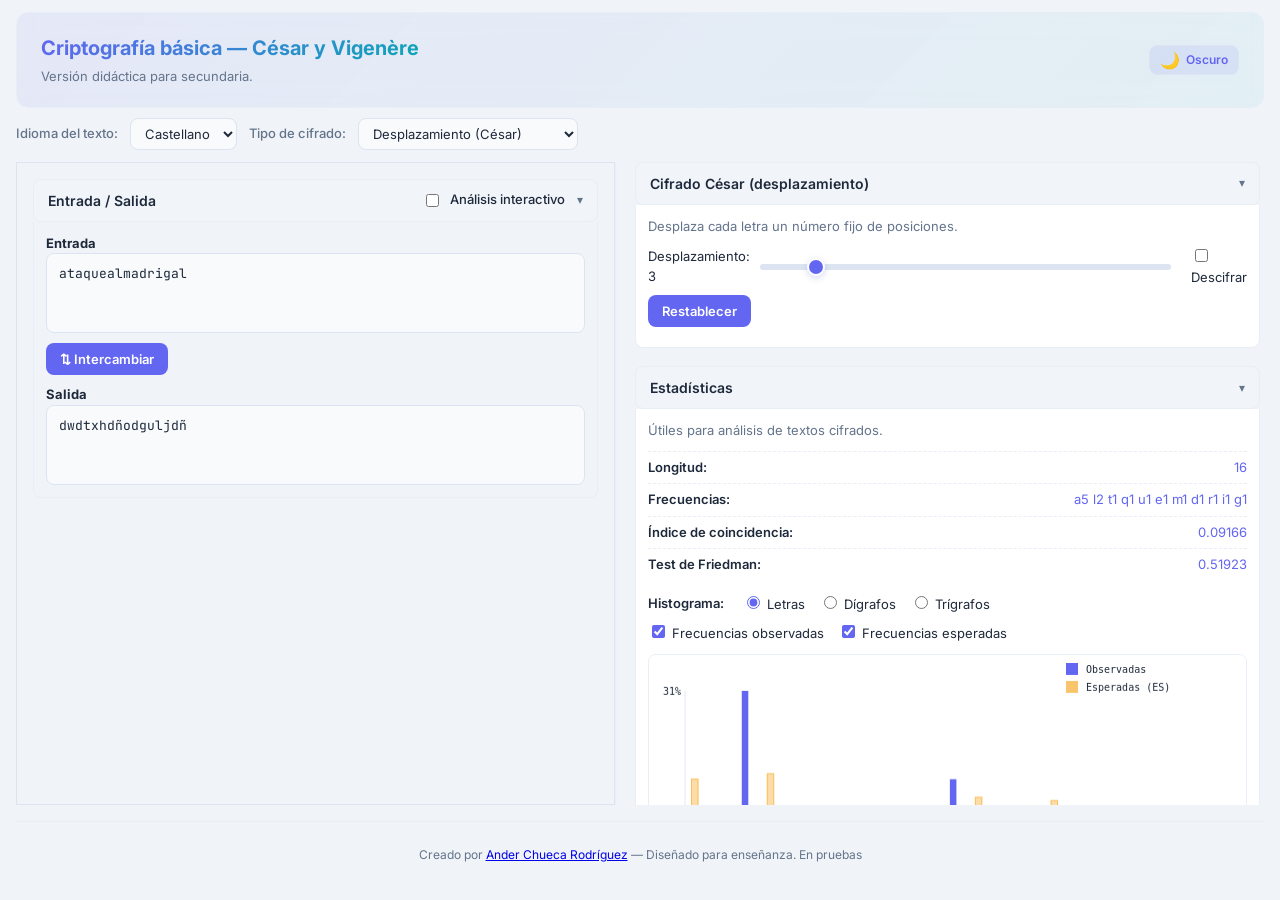
==== commit e1ae5dbd: "feat: Add mailto link to author's name in the footer." ====
--- a/index.html
+++ b/index.html
@@ -4,15 +4,40 @@
 <head>
   <meta charset="utf-8">
   <meta name="viewport" content="width=device-width, initial-scale=1.0">
-  <title>Cryptographer's Toolkit</title>
+  <title>Criptografía Didáctica | Herramientas de Cifrado César, Vigenère y monoalfabético</title>
   <meta name="description"
-    content="Herramienta didáctica de criptografía: cifrado César, Vigenère y monoalfabético con análisis de frecuencias.">
+    content="Herramientas didácticas interactivas para aprender criptografía básica: Cifrado César, Vigenère y análisis de frecuencias. Ideal para estudiantes de secundaria y entusiastas.">
+  <meta name="keywords"
+    content="criptografía, didáctica, cifrado césar, vigenère, análisis de frecuencias, educación, seguridad informática">
+  <meta name="author" content="Ander Chueca Rodríguez">
+
+  <!-- Canonical -->
+  <link rel="canonical" href="https://anchueca.github.io/Criptografia-didactica/">
+
+  <!-- Fonts and CSS -->
   <link rel="preconnect" href="https://fonts.googleapis.com">
   <link rel="preconnect" href="https://fonts.gstatic.com" crossorigin>
   <link
     href="https://fonts.googleapis.com/css2?family=Inter:wght@400;500;600;700&family=JetBrains+Mono:wght@400;500&display=swap"
     rel="stylesheet">
   <link rel="stylesheet" type="text/css" href="./cryptographers_toolkit.css">
+
+  <!-- Structured Data (JSON-LD) -->
+  <script type="application/ld+json">
+  {
+    "@context": "https://schema.org",
+    "@type": "WebApplication",
+    "name": "Criptografía Didáctica",
+    "url": "https://anchueca.github.io/Criptografia-didactica",
+    "description": "Una herramienta web didáctica para la práctica y el aprendizaje de técnicas clásicas de cifrado como César y Vigenère.",
+    "applicationCategory": "EducationalApplication",
+    "operatingSystem": "All",
+    "author": {
+      "@type": "Person",
+      "name": "Ander Chueca Rodríguez"
+    }
+  }
+  </script>
 </head>
 
 <body>
@@ -51,7 +76,8 @@
         data-cipher="all">
         <div class="panel-header no-collapse">
           <h2>Entrada / Salida</h2>
-          <div class="interactive-control" data-help="Activa el modo de análisis interactivo para comparar letra a letra y realizar sustituciones directas.">
+          <div class="interactive-control"
+            data-help="Activa el modo de análisis interactivo para comparar letra a letra y realizar sustituciones directas.">
             <input type="checkbox" id="interactive_toggle">
             <label for="interactive_toggle">Análisis interactivo</label>
           </div>
@@ -132,7 +158,8 @@
                 data-help="La palabra clave determina el desplazamiento de cada letra. Por ejemplo, con clave 'ABC', la 1ª letra se desplaza 0, la 2ª 1, la 3ª 2, y se repite cíclicamente.">Palabra
                 clave</label>
               <input id="v_keyword" type="text" placeholder="p.ej. clave" style="flex: 1;">
-              <label for="v_key_size" style="margin-left: 10px;" data-help="Fija la longitud de la palabra clave. Útil para análisis interactivo.">Longitud:</label>
+              <label for="v_key_size" style="margin-left: 10px;"
+                data-help="Fija la longitud de la palabra clave. Útil para análisis interactivo.">Longitud:</label>
               <input id="v_key_size" type="number" min="1" max="50" value="5" style="width: 60px;">
             </div>
             <div class="row">
@@ -263,7 +290,8 @@
     </main>
 
     <footer class="footer">
-      <p>Creado por Ander Chueca Rodríguez — Diseñado para enseñanza. En pruebas</p>
+      <p>Creado por <a href="mailto:achur@unileon.es">Ander Chueca Rodríguez</a> — Diseñado para
+        enseñanza. En pruebas</p>
     </footer>
     <script src="./crypto_engine.js"></script>
     <script src="./ui_core.js"></script>
@@ -276,4 +304,4 @@
 
 </body>
 
-</html>
+</html>
--- a/cryptographers_toolkit.css
+++ b/cryptographers_toolkit.css
@@ -849,49 +849,113 @@
 }
 
 /* ── Responsive ──────────────────────────────────────────────── */
-@media (max-width: 768px) {
+@media (max-width: 1024px) {
+  .io {
+    flex: 0 0 45%;
+    max-width: 45%;
+  }
+}
+
+@media (max-width: 850px) {
+  html, body {
+    overflow-y: auto !important;
+    height: auto !important;
+  }
+
   .container {
+    height: auto !important;
+    min-height: 100vh;
     padding: 10px;
+    overflow: visible !important;
   }
 
   .header {
     flex-direction: column;
-    align-items: flex-start;
-    padding: 14px 16px;
-  }
-
-  .header h1 {
-    font-size: 18px;
+    align-items: center;
+    text-align: center;
+    padding: 16px;
+    gap: 12px;
   }
 
   .header-controls {
-    flex-wrap: wrap;
-    gap: 8px;
+    justify-content: center;
+    margin-top: 16px;
+  }
+
+  .theme-toggle {
+    margin: 10px auto 0;
   }
 
   .main {
-    flex-direction: column;
-    height: auto;
-  }
-
-  .io {
-    flex: 1 1 100%;
-    max-width: 100%;
-    position: static;
-    max-height: none;
-  }
-
+    flex-direction: column !important;
+    height: auto !important;
+    overflow: visible !important;
+    gap: 20px;
+    flex: none;
+  }
+
+  .io, 
   .controls,
   #right_panel {
-    flex: 1 1 100%;
-    max-width: 100%;
-    min-width: 0;
-    overflow: visible;
-    padding-left: 0;
+    flex: 0 0 auto !important; /* Don't grow to fill parent height */
+    max-width: 100% !important;
+    width: 100% !important;
+    min-width: 0 !important;
+    height: auto !important;
+    max-height: none !important;
+    overflow: visible !important;
+  }
+
+  .io {
+    padding: 16px;
+  }
+
+  .interactive-line {
+    gap: 2px;
+    justify-content: flex-start;
+  }
+
+  .char-pair {
+    min-width: 18px;
+    margin-bottom: 2px;
+  }
+
+  .char-processed {
+    font-size: 16px;
+    height: 24px;
+    min-width: 16px;
+  }
+
+  .char-original {
+    font-size: 12px;
+    height: 16px;
   }
 
   .mono-grid {
-    grid-template-columns: repeat(auto-fill, minmax(60px, 1fr));
+    grid-template-columns: repeat(auto-fill, minmax(65px, 1fr));
+  }
+
+  .stat-row {
+    flex-direction: column;
+    gap: 4px;
+  }
+
+  .stat-row .stat-val {
+    text-align: left;
+  }
+}
+
+@media (max-width: 480px) {
+  .header h1 {
+    font-size: 16px;
+  }
+
+  .mono-grid {
+    grid-template-columns: repeat(auto-fill, minmax(55px, 1fr));
+  }
+  
+  button {
+    padding: 10px 16px;
   }
 }
 
